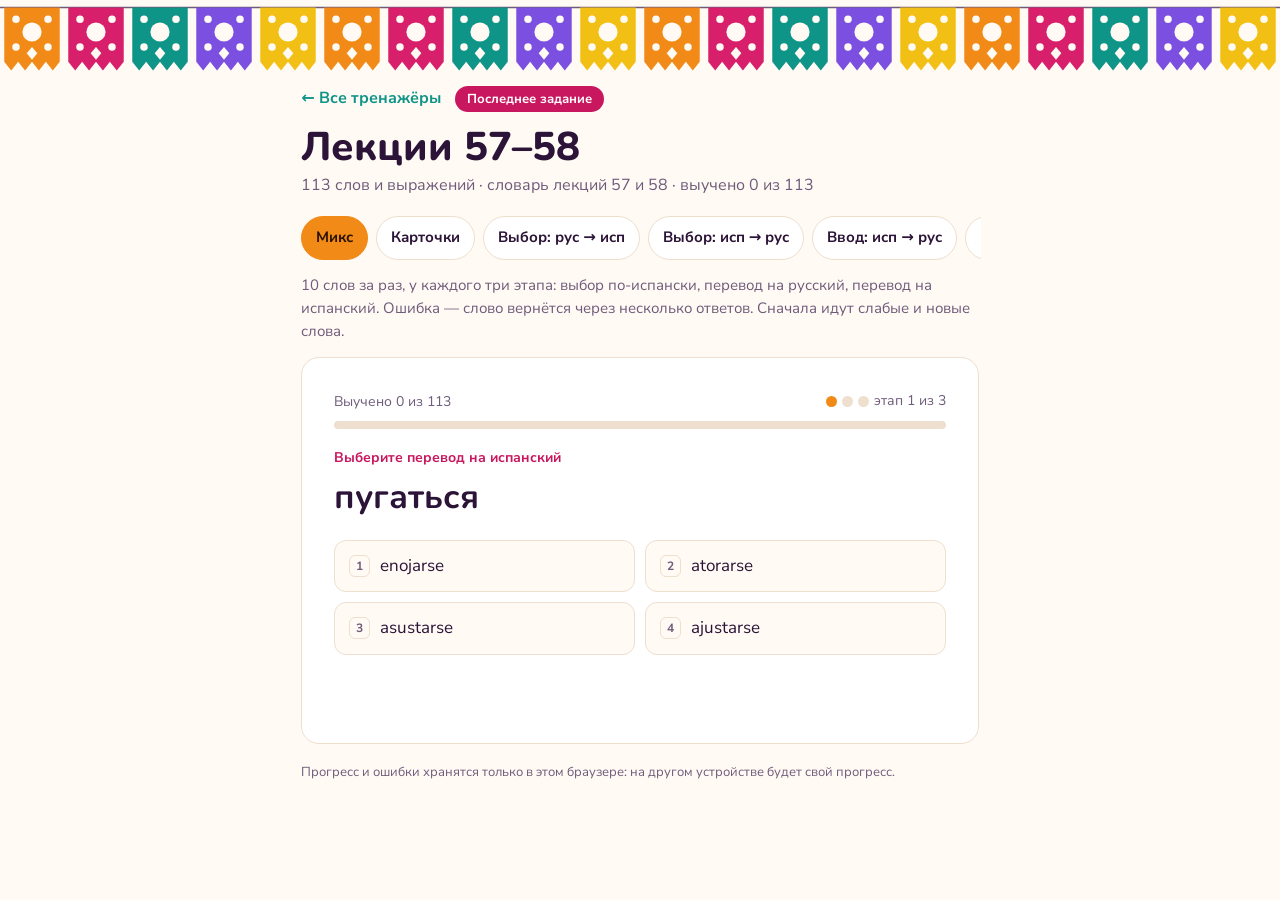
==== trainer.html @ a3498d98 "Шрифт Nunito вместо Lilita One (кириллица), компактная вёрстка на телефоне Co-Authored-By: Claude Op" ====
<!DOCTYPE html>
<html lang="ru">
<head>
<meta charset="utf-8">
<meta name="viewport" content="width=device-width,initial-scale=1">
<title>Испанский тренажёр</title>
<link rel="preconnect" href="https://fonts.googleapis.com">
<link rel="preconnect" href="https://fonts.gstatic.com" crossorigin>
<link href="https://fonts.googleapis.com/css2?family=Nunito:wght@700;800&family=Nunito+Sans:opsz,wght@6..12,400;6..12,700&display=swap" rel="stylesheet">
<link rel="stylesheet" href="assets/style.css">
</head>
<body>
<svg class="picado" id="pic" viewBox="0 0 1200 74" preserveAspectRatio="xMidYMin slice" aria-hidden="true"></svg>
<div class="wrap">
  <a class="back" href="./">← Все тренажёры</a>
  <span class="badge" id="badge" hidden>Последнее задание</span>
  <h1 id="ttl">Тренажёр</h1>
  <p class="sub" id="sub">Загружаю слова…</p>
  <nav class="modes" id="modes" aria-label="Режимы"></nav>
  <p class="desc" id="desc"></p>
  <main class="stage" id="stage" aria-live="polite"></main>
  <p class="foot">Прогресс и ошибки хранятся только в этом браузере: на другом устройстве будет свой прогресс.</p>
</div>
<script src="assets/picado.js"></script>
<script>
{
const qs=new URLSearchParams(location.search);
const fail=msg=>{document.getElementById("stage").innerHTML=`<div class="end"><div class="big">${msg}</div><p class="sub"><a href="./">Все тренажёры</a></p></div>`};
fetch("sets/index.json",{cache:"no-cache"}).then(r=>{if(!r.ok)throw 0;return r.json()}).then(ix=>{
  let id=qs.get("set")||"latest";if(id==="latest")id=ix.latest;
  const meta=ix.sets.find(s=>s.id===id);if(!meta)return fail("Такого тренажёра нет");
  return fetch("sets/"+encodeURIComponent(id)+".txt",{cache:"no-cache"}).then(r=>{if(!r.ok)throw 0;return r.text()}).then(t=>main(t,meta,id===ix.latest));
}).catch(()=>fail("Не удалось загрузить слова. Обновите страницу."));
function main(RAW,meta,isLatest){
const SET={id:meta.id,lang:meta.lang||"es-ES",isLatest};
document.title=meta.title+" · испанский";document.getElementById("ttl").textContent=meta.title;
const sp=s=>(s||"").split(";").map(x=>x.trim()).filter(Boolean);
const W=RAW.trim().split("\n").map((l,i)=>{const p=l.split("|");return{id:i,es:p[0].trim(),ru:(p[1]||"").trim(),ra:sp(p[2]),ea:sp(p[3]),cf:sp(p[4]).map(s=>{const q=s.split("=");return{es:q[0].trim(),ru:(q[1]||"").trim()}})}});
const $=s=>document.querySelector(s),S=$("#stage");
const esc=s=>String(s).replace(/[&<>"']/g,c=>({"&":"&amp;","<":"&lt;",">":"&gt;",'"':"&quot;","'":"&#39;"}[c]));
const shuffle=a=>{a=a.slice();for(let i=a.length-1;i>0;i--){const j=Math.floor(Math.random()*(i+1));[a[i],a[j]]=[a[j],a[i]]}return a};
const MK="espanol-mis-"+SET.id;let MIS=new Set();try{MIS=new Set(JSON.parse(localStorage.getItem(MK)||"[]"))}catch(e){}
const saveMis=()=>{try{localStorage.setItem(MK,JSON.stringify([...MIS]))}catch(e){}updChips()};
const addMis=w=>{MIS.add(w.id);saveMis()},delMis=w=>{MIS.delete(w.id);saveMis()};
const allEs=w=>[w.es,...w.ea].join(" / ");
const ART=/^(el|la|los|las)\s+/;
const cleanEs=s=>s.toLowerCase().replace(/[¿?¡!.,;:"«»]/g,"").replace(/\s+/g," ").trim();
const deacc=s=>s.normalize("NFD").replace(/[̀-ͯ]/g,"");
const cleanRu=s=>s.toLowerCase().replace(/ё/g,"е").replace(/\([^)]*\)/g," ").replace(/[^a-zа-я0-9\s]/g," ").replace(/\s+/g," ").trim();
const lev=(a,b)=>{let p=Array.from({length:b.length+1},(_,j)=>j);for(let i=1;i<=a.length;i++){const c=[i];for(let j=1;j<=b.length;j++)c[j]=Math.min(p[j]+1,c[j-1]+1,p[j-1]+(a[i-1]===b[j-1]?0:1));p=c}return p[b.length]};
function checkEs(w,v){
  const u=cleanEs(v),C=[w.es,...w.ea],cs=C.map(cleanEs);
  for(const c of cs)if(u===c)return{ok:true,html:"Верно!"};
  for(const c of cs){const m=c.match(ART);if(m&&u===c.slice(m[0].length))return{ok:true,html:`Верно! <span class="note">Артикль: <b>${esc(m[1])}</b> → ${esc(c)}</span>`}}
  for(const c of cs){const m=c.match(ART),um=u.match(ART);if(m&&um&&um[1]!==m[1]&&u.slice(um[0].length)===c.slice(m[0].length))return{ok:false,html:`Неверный артикль. Правильно: <b>${esc(c)}</b>`}}
  for(const c of cs)if(deacc(c.replace(ART,""))===deacc(u.replace(ART,"")))return{ok:false,html:`Почти! Ошибка в ударении или ñ. Правильно: <b>${esc(allEs(w))}</b>`};
  return{ok:false,html:`Неверно. Правильно: <b>${esc(allEs(w))}</b>`};
}
function checkRu(w,v){
  const u=cleanRu(v),C=[w.ru,...w.ru.split(/[,;]\s*/),...w.ra].map(cleanRu).filter(Boolean);
  const also=w.ra.length?`<span class="note">Также подходит: ${esc(w.ra.join(", "))}</span>`:"";
  if(C.includes(u))return{ok:true,html:`Верно! <span class="note">${esc(w.ru)}</span>`};
  for(const c of C){const t=c.length>=9?2:c.length>=5?1:0;if(t&&lev(u,c)<=t)return{ok:true,html:`Засчитано, но с опечаткой. Правильно: <b>${esc(w.ru)}</b>`}}
  return{ok:false,html:`Неверно. Правильно: <b>${esc(w.ru)}</b>${also}`};
}
const ruSet=w=>new Set([w.ru,...w.ru.split(/[,;]\s*/),...w.ra].map(cleanRu).filter(Boolean));
const esSet=w=>new Set([w.es,...w.ea].map(s=>cleanEs(s).replace(ART,"")));
function sim(a,b,isEs){
  let x=isEs?cleanEs(a):cleanRu(a),y=isEs?cleanEs(b):cleanRu(b),s=0;
  if(isEs){const ax=x.match(ART),by=y.match(ART);if(ax&&by&&ax[1]===by[1])s+=1.5;else if(!ax===!by)s+=.5;x=x.replace(ART,"");y=y.replace(ART,"")}
  s+=4*(1-lev(x,y)/(Math.max(x.length,y.length)||1));
  if(x.split(" ").length===y.split(" ").length)s+=1;
  if(x.slice(-2)===y.slice(-2))s+=1;if(x.slice(-3)===y.slice(-3))s+=.5;
  if(x[0]===y[0])s+=.6;if(x.slice(0,2)===y.slice(0,2))s+=.5;
  return s-Math.abs(x.length-y.length)/8;
}
function distractors(w,toEs){
  const good=toEs?esSet(w):ruSet(w),me=toEs?w.es:w.ru,seen=new Set([toEs?cleanEs(me):cleanRu(me)]),c=[];
  const add=(t,gl,s,keys)=>{const k=toEs?cleanEs(t):cleanRu(t);if(!k||seen.has(k))return;for(const x of keys)if(good.has(x))return;seen.add(k);c.push({t,ok:false,gl,s})};
  const sc=(es,ru)=>toEs?sim(w.es,es,true):sim(w.es,es,true)+.5*sim(w.ru,ru,false);
  w.cf.forEach(f=>{if(toEs)add(f.es,f.ru?`«${f.es}» — это «${f.ru}»`:"",sc(f.es,f.ru)+2.5,[cleanEs(f.es).replace(ART,"")]);else if(f.ru)add(f.ru,`«${f.ru}» — это ${f.es}`,sc(f.es,f.ru)+2.5,[cleanRu(f.ru),...f.ru.split(/[,;]\s*/).map(cleanRu)])});
  W.forEach(x=>{if(x.id!==w.id)add(toEs?x.es:x.ru,toEs?`«${x.es}» — это «${x.ru}»`:`«${x.ru}» — это ${x.es}`,sc(x.es,x.ru),toEs?esSet(x):ruSet(x))});
  c.sort((a,b)=>b.s-a.s);return shuffle(c.slice(0,5)).slice(0,3);
}
let cur=null;
const head=(pct,l,r)=>`<div class="meta"><span>${l}</span><span>${r}</span></div><div class="bar"><i style="width:${Math.round(pct)}%"></i></div>`;
const LBL={"mc-ru-es":"Выберите перевод на испанский","mc-es-ru":"Выберите перевод на русский","type-es-ru":"Напишите перевод по-русски","type-ru-es":"Напишите перевод по-испански"};
function ask(w,kind,done,hd){
  const toEs=kind.endsWith("-es"),mc=kind.startsWith("mc");let opts=[],fin=false;
  if(mc)opts=shuffle([{t:toEs?w.es:w.ru,ok:true},...distractors(w,toEs)]);
  S.innerHTML=hd+`<div class="lbl">${LBL[kind]}</div><div class="prompt"><span>${esc(toEs?w.ru:w.es)}</span></div>`+
   (mc?`<div class="opts">${opts.map((o,i)=>`<button class="opt" type="button" data-i="${i}"><kbd>${i+1}</kbd><span>${esc(o.t)}</span></button>`).join("")}</div>`
   :`<form id="f" autocomplete="off"><input type="text" id="in" placeholder="${toEs?"Ответ по-испански":"Ответ по-русски"}" autocapitalize="off" autocorrect="off" spellcheck="false" lang="${toEs?"es":"ru"}" aria-label="Ваш ответ">${toEs?`<div class="acc" aria-label="Буквы с ударением">${"áéíóúñü¿¡".split("").map(c=>`<button type="button" data-ch="${c}">${c}</button>`).join("")}</div>`:""}<div class="err" id="er" aria-live="polite"></div><div class="row"><button class="btn main" type="submit">Проверить</button><button class="btn" type="button" id="idk">Не знаю</button></div></form>`)+
   `<div class="fb" id="fb" aria-live="polite"></div><div class="row" id="acts"></div>`;
  const finish=(ok,html,override)=>{fin=true;const fb=$("#fb");fb.className="fb "+(ok?"ok":"bad");fb.innerHTML=html;
    if(!ok)S.querySelector(".prompt").classList.add("shake");
    $("#acts").innerHTML=`<button class="btn main" type="button" id="nx">Дальше →</button>`+(override?`<button class="btn" type="button" id="ov">Я был прав, засчитать</button>`:"");
    let res=ok,gone=false;const go=()=>{if(gone)return;gone=true;cur=null;rec(w,res);done(res)};
    $("#nx").onclick=go;if(override)$("#ov").onclick=()=>{res=true;go()};
    cur={enter:go};$("#nx").focus();
  };
  if(mc){
    const bs=[...S.querySelectorAll(".opt")];
    bs.forEach(b=>b.onclick=()=>{if(fin)return;const o=opts[+b.dataset.i],ok=o.ok;
      bs.forEach((x,i)=>{x.disabled=true;if(opts[i].ok)x.classList.add("ok")});if(!ok)b.classList.add("bad");
      finish(ok,ok?"Верно!":`Правильно: <b>${esc(toEs?w.es:w.ru)}</b>${o.gl?`<span class="note">Вы выбрали ${esc(o.gl)}</span>`:""}`,false)});
    cur={key:k=>{if(bs[k-1]&&!fin)bs[k-1].click()}};
  }else{
    const inp=$("#in");inp.focus();inp.oninput=()=>{$("#er").textContent=""};
    S.querySelectorAll("[data-ch]").forEach(b=>b.onclick=()=>{inp.setRangeText(b.dataset.ch,inp.selectionStart,inp.selectionEnd,"end");inp.focus();$("#er").textContent=""});
    const check=skip=>{if(fin)return;const v=inp.value;if(!skip&&!v.trim()){$("#er").textContent="Сначала введите ответ";inp.focus();return}
      inp.disabled=true;S.querySelectorAll("#f button").forEach(b=>b.disabled=true);S.querySelectorAll("#f .row,#f .acc").forEach(x=>x.style.display="none");
      if(skip)return finish(false,`Ответ: <b>${esc(toEs?allEs(w):w.ru)}</b>`,false);
      const r=toEs?checkEs(w,v):checkRu(w,v);finish(r.ok,r.html,!toEs&&!r.ok)};
    $("#f").onsubmit=e=>{e.preventDefault();check(false)};$("#idk").onclick=()=>check(true);cur={};
  }
}
const store={get(k){try{return JSON.parse(localStorage.getItem(k))}catch(e){return null}},set(k,v){try{localStorage.setItem(k,JSON.stringify(v))}catch(e){}},del(k){try{localStorage.removeItem(k)}catch(e){}}};
const SIG=(()=>{let h=5381;for(const c of W.map(w=>w.es).join("|"))h=(h*33+c.charCodeAt(0))>>>0;return h.toString(36)})();
const SK="espanol-stats";let STATS=store.get(SK)||{};
const stat=w=>STATS[w.es]||{r:0,w:0,s:0,t:0};
const status=w=>{const s=stat(w);return s.s>=3?"learned":s.w>0?"weak":s.r>0?"prog":"new"};
const TAG={learned:"выучено",weak:"слабое",prog:"в процессе",new:"новое"};
function rec(w,ok){const s=Object.assign({},stat(w));s.t=Date.now();if(ok){s.r++;s.s++}else{s.w++;s.s=0}STATS[w.es]=s;store.set(SK,STATS);updProg()}
function updProg(){const n=W.filter(w=>status(w)==="learned").length;$("#prog").textContent=`выучено ${n} из ${W.length}`}
function order(list,all){
  const g={weak:[],prog:[],new:[],learned:[]};list.forEach(w=>g[status(w)].push(w));
  const ratio=w=>{const s=stat(w);return(s.w+1)/(s.r+1)};
  g.weak=shuffle(g.weak).sort((a,b)=>ratio(b)-ratio(a));g.learned.sort((a,b)=>stat(a).t-stat(b).t);
  const rest=[...g.weak,...shuffle(g.prog),...shuffle(g.new)];
  return all||!rest.length?[...rest,...g.learned]:[...rest,...g.learned.slice(0,5)];
}
const runKey=m=>"espanol-run-"+SET.id+"-"+m;
const saveRun=(m,o)=>{o.sig=SIG;store.set(runKey(m),o)};
const loadRun=m=>{const o=store.get(runKey(m));return o&&o.sig===SIG?o:null};
const clearRun=m=>store.del(runKey(m));
const ids=a=>a.map(w=>w.id),byId=a=>a.map(i=>W[i]).filter(Boolean);
function finishScreen(title,again,extra){
  S.innerHTML=`<div class="end"><div class="big">${title}</div><p class="sub">${extra||""}</p><div class="row"><button class="btn main" type="button" id="ag">Ещё раз</button>${MIS.size?`<button class="btn" type="button" id="gm">Повторить ошибки (${MIS.size})</button>`:""}</div></div>`;
  $("#ag").onclick=again;const g=$("#gm");if(g)g.onclick=()=>go("mis");cur={enter:again};
}
function mix(list,isMis,sv){
  const mode=isMis?"mis":"mix",K=["mc-ru-es","type-es-ru","type-ru-es"];let N,pool,q,learned;
  const take=()=>shuffle(pool.splice(0,10)).map(w=>({w,st:0,f:0,wrong:false}));
  if(sv){N=sv.N;learned=sv.learned;pool=byId(sv.pool);q=sv.q.filter(o=>W[o.id]).map(o=>({w:W[o.id],st:o.st,f:o.f,wrong:o.wrong}))}
  else{pool=order(list,isMis);N=pool.length;learned=0;q=take()}
  const step=()=>{
    if(!q.length){if(pool.length)q=take();else{clearRun(mode);return finishScreen(`Все ${N} слов пройдены!`,()=>start(mode,null),"Каждое слово прошло три этапа.")}}
    saveRun(mode,{N,learned,pool:ids(pool),q:q.map(x=>({id:x.w.id,st:x.st,f:x.f,wrong:x.wrong})),info:`${isMis?"Ошибки":"Микс"}: выучено ${learned} из ${N}`});
    const it=q.shift();
    const dots=`<span class="dots" title="Этап ${it.st+1} из 3">${[0,1,2].map(k=>`<b class="${k<it.st?"on":k===it.st?"now":""}"></b>`).join("")} этап ${it.st+1} из 3</span>`;
    ask(it.w,K[it.st],ok=>{
      if(ok){it.wrong=false;it.st++;if(it.st>=3){learned++;if(isMis)delMis(it.w)}else q.push(it)}
      else{it.f++;it.wrong=true;addMis(it.w);q.splice(Math.min([5,3,2,1][Math.min(it.f-1,3)],q.length),0,it)}
      if(pool.length&&q.length&&q.every(x=>x.wrong)){const m=take();q.forEach((x,k)=>m.splice(Math.min(k,m.length),0,x));q=m}
      step();
    },head(learned/N*100,`Выучено ${learned} из ${N}`,dots));
  };step();
}
function linear(kind,sv){
  let q,N,n,first,seen;
  if(sv){q=byId(sv.q);N=sv.N;n=sv.n;first=sv.first;seen=new Set(sv.seen)}else{q=order(W);N=q.length;n=0;first=0;seen=new Set()}
  const name=MODES.find(x=>x[0]===kind)[1];
  const step=()=>{if(!q.length){clearRun(kind);return finishScreen(`С первого раза: ${first} из ${N}`,()=>start(kind,null))}
    saveRun(kind,{q:ids(q),N,n,first,seen:[...seen],info:`${name}: пройдено ${n} из ${N}`});
    const w=q.shift();
    ask(w,kind,ok=>{if(!seen.has(w.id)){seen.add(w.id);if(ok)first++}if(ok)n++;else{addMis(w);q.splice(Math.min(5,q.length),0,w)}step()},
      head(n/N*100,`Пройдено ${n} из ${N}`,`С первого раза: ${first}`))};
  step();
}
function cards(front,sv){
  let q,N,n;if(sv){q=byId(sv.q);N=sv.N;n=sv.n;front=sv.front||front}else{q=order(W);N=q.length;n=0}
  const step=()=>{if(!q.length){clearRun("cards");return finishScreen("Все карточки пройдены!",()=>start("cards",null))}
    saveRun("cards",{q:ids(q),N,n,front,info:`Карточки: знаю ${n} из ${N}`});
    const w=q[0],es=front==="es";let flipped=false;
    S.innerHTML=head(n/N*100,`Знаю: ${n} из ${N}`,`<button class="link" type="button" id="sw">Сначала ${es?"русский":"испанский"}</button>`)+
      `<button class="flash" type="button" id="fc"><span class="lbl">${es?"Испанский":"Русский"}</span><span class="fw">${esc(es?w.es:w.ru)}</span><span class="back" id="bk"></span><span class="hint">Нажмите, чтобы перевернуть</span></button>`+
      `<div class="row"><button class="btn" type="button" id="no">Не знаю</button><button class="btn main" type="button" id="yes">Знаю</button></div>`;
    const flip=()=>{if(flipped)return;flipped=true;$("#bk").textContent=es?w.ru:w.es;S.querySelector(".hint").textContent=""};
    $("#fc").onclick=flip;$("#sw").onclick=()=>{front=es?"ru":"es";step()};
    $("#yes").onclick=()=>{rec(w,true);q.shift();n++;step()};
    $("#no").onclick=()=>{rec(w,false);q.shift();addMis(w);q.splice(Math.min(5,q.length),0,w);flipped?step():(flip(),setTimeout(step,1200))};
    cur={enter:()=>flipped?$("#yes").click():flip()};
  };step();
}
function pairs(sv){
  let pool,N,errs,matched;if(sv){pool=byId(sv.pool);N=sv.N;errs=sv.errs;matched=sv.matched}else{pool=order(W);N=pool.length;errs=0;matched=0}
  const next=()=>{if(!pool.length){clearRun("pairs");return finishScreen(`Все пары собраны! Ошибок: ${errs}`,()=>start("pairs",null))}
    saveRun("pairs",{pool:ids(pool),N,errs,matched,info:`Пары: собрано ${matched} из ${N}`});
    const seed=pool.shift(),set=[seed];pool.sort((a,b)=>sim(seed.es,b.es,true)-sim(seed.es,a.es,true));set.push(...pool.splice(0,4));
    const L=shuffle(set),R=shuffle(set),missed=new Set();let sel=null,left=set.length;
    const draw=()=>head(matched/N*100,`Собрано ${matched} из ${N}`,`Ошибок: ${errs}`);
    S.innerHTML=`<div id="ph">${draw()}</div><div class="lbl">Нажмите слово слева, потом его перевод справа</div><div class="pairs"><div class="col">${L.map(w=>`<button class="opt" type="button" data-l="${w.id}">${esc(w.es)}</button>`).join("")}</div><div class="col">${R.map(w=>`<button class="opt" type="button" data-r="${w.id}">${esc(w.ru)}</button>`).join("")}</div></div>`;
    S.querySelectorAll("[data-l]").forEach(b=>b.onclick=()=>{if(b.disabled)return;S.querySelectorAll("[data-l]").forEach(x=>x.classList.remove("sel"));b.classList.add("sel");sel=b});
    S.querySelectorAll("[data-r]").forEach(b=>b.onclick=()=>{if(!sel||b.disabled)return;const lw=W[+sel.dataset.l];
      if(sel.dataset.l===b.dataset.r){if(!missed.has(lw.id))rec(lw,true);sel.classList.remove("sel");[sel,b].forEach(x=>{x.classList.add("done");x.disabled=true});sel=null;matched++;left--;$("#ph").innerHTML=draw();
        if(!left){saveRun("pairs",{pool:ids(pool),N,errs,matched,info:`Пары: собрано ${matched} из ${N}`});setTimeout(next,450)}}
      else{errs++;if(!missed.has(lw.id)){missed.add(lw.id);rec(lw,false)}addMis(lw);b.classList.add("bad");$("#ph").innerHTML=draw();setTimeout(()=>b.classList.remove("bad"),500)}});
    cur=null;
  };next();
}
function mistakes(sv){
  if(sv)return mix(null,true,sv);
  const list=W.filter(w=>MIS.has(w.id));
  if(!list.length){S.innerHTML=`<div class="end"><div class="big">Ошибок пока нет</div><p class="sub">Слова, в которых вы ошибётесь в любом режиме, появятся здесь. Пройдите их в микс-режиме, и они уйдут из списка.</p><div class="row"><button class="btn main" type="button" id="tm">Начать микс</button></div></div>`;$("#tm").onclick=()=>go("mix");cur=null;return}
  mix(list,true);
}
function listAll(){
  const c={learned:0,weak:0,prog:0,new:0};W.forEach(w=>c[status(w)]++);
  const rows=order(W,true);
  S.innerHTML=`<div class="sum">${["learned","weak","prog","new"].map(k=>`<span class="tag t-${k}">${TAG[k]}: ${c[k]}</span>`).join("")}</div>
  <div class="meta"><span>${W.length} слов и выражений. Выучено — 3 правильных ответа подряд.</span><button class="link" type="button" id="rst">Сбросить прогресс</button></div>
  <table><tbody>${rows.map(w=>{const s=stat(w),k=status(w);return `<tr><td>${esc(w.es)}</td><td>${esc(w.ru)}</td><td class="st"><span class="tag t-${k}">${TAG[k]}</span>${s.r+s.w?`<span class="cnt">${s.r} ✓ · ${s.w} ✗</span>`:""}</td></tr>`}).join("")}</tbody></table>`;
  let armed=false;const r=$("#rst");
  r.onclick=()=>{if(!armed){armed=true;r.textContent="Точно сбросить? Нажмите ещё раз";return}
    STATS={};store.del(SK);MODES.forEach(m=>clearRun(m[0]));MIS.clear();saveMis();updProg();listAll()};
  cur=null;
}
const MODES=[["mix","Микс","10 слов за раз, у каждого три этапа: выбор по-испански, перевод на русский, перевод на испанский. Ошибка — слово вернётся через несколько ответов. Сначала идут слабые и новые слова."],["cards","Карточки","Посмотрите слово, переверните карточку и честно отметьте, знаете ли вы его."],["mc-ru-es","Выбор: рус → исп","Видите русское слово, выбираете испанское из четырёх похожих вариантов. Можно нажимать 1–4."],["mc-es-ru","Выбор: исп → рус","Видите испанское слово, выбираете русский перевод."],["type-es-ru","Ввод: исп → рус","Видите испанское слово, пишете перевод по-русски. Опечатки прощаются, есть кнопка «Я был прав»."],["type-ru-es","Ввод: рус → исп","Видите русское слово, пишете по-испански. Артикль можно не писать, но ударения обязательны."],["pairs","Пары","Соедините пять похожих испанских слов с их переводами."],["mis","Ошибки","Слова, в которых вы ошиблись, в микс-режиме."],["list","Все слова","Весь словарь набора и ваш прогресс по каждому слову."]];
function updChips(){const c=document.querySelector('[data-m="mis"]');if(c)c.textContent="Ошибки"+(MIS.size?` (${MIS.size})`:"")}
function start(m,sv){
  cur=null;
  if(m==="mix")mix(W,false,sv);else if(m==="cards")cards("es",sv);else if(m==="pairs")pairs(sv);else if(m==="mis")mistakes(sv);else if(m==="list")listAll();else linear(m,sv);
}
function run(m){
  if(!MODES.some(x=>x[0]===m))m="mix";cur=null;
  document.querySelectorAll(".chip").forEach(c=>c.setAttribute("aria-pressed",c.dataset.m===m));
  $("#desc").textContent=MODES.find(x=>x[0]===m)[2];
  const sv=m==="list"?null:loadRun(m);
  if(sv){S.innerHTML=`<div class="end"><div class="big">Продолжить с того же места?</div><p class="sub">${esc(sv.info||"")}</p><div class="row"><button class="btn main" type="button" id="rc">Продолжить</button><button class="btn" type="button" id="rn">Начать заново</button></div></div>`;
    $("#rc").onclick=()=>start(m,sv);$("#rn").onclick=()=>{clearRun(m);start(m,null)};cur={enter:()=>start(m,sv)};$("#rc").focus({preventScroll:true});return}
  start(m,null);
}
function go(m){if(location.hash!=="#"+m)location.hash=m;else run(m)}
$("#modes").innerHTML=MODES.map(([k,t])=>`<button class="chip" type="button" data-m="${k}" aria-pressed="false">${t}</button>`).join("");
document.querySelectorAll(".chip").forEach(c=>c.onclick=()=>go(c.dataset.m));
document.addEventListener("keydown",e=>{if(!cur)return;
  if(e.key==="Enter"&&cur.enter&&!(e.target instanceof HTMLButtonElement)){e.preventDefault();cur.enter()}
  else if(cur.key&&/^[1-4]$/.test(e.key)&&!(e.target instanceof HTMLInputElement))cur.key(+e.key)});
window.addEventListener("hashchange",()=>run(location.hash.slice(1)));
$("#sub").textContent=`${W.length} слов и выражений${meta.sub?" · "+meta.sub:""} · `;$("#sub").append(Object.assign(document.createElement("span"),{id:"prog"}));updProg();
if(SET.isLatest)$("#badge").hidden=false;
updChips();run(location.hash.slice(1));
}
}
</script>
</body>
</html>
---- assets/style.css ----
/* Shared styles for the catalog and the trainer.
   VOICE: warm, playful study tool, like a friend quizzing you over coffee
   IDEA: a fiesta of papel picado (Coco and Día de Muertos run through these lessons)
   PICTURE: the working quiz card itself, under a strip of cut-paper flags
   COLOUR and TYPE: marigold lead, magenta support, teal accent; Nunito + Nunito Sans
   LAYOUT: one centred column; title, mode chips, big quiz card; stacks naturally on phones */
:root{color-scheme:light dark;--bg:light-dark(#fffaf4,#160c28);--ink:light-dark(#2b1437,#f5edfb);--muted:light-dark(#6e5b7a,#b8a7cb);--card:light-dark(#ffffff,#221539);--line:light-dark(#eedfce,#3b2a5a);--mari:#f28a17;--mag:light-dark(#c8175f,#ff5c9d);--teal:#0f9488;--vio:#7b4fe0;--ok:light-dark(#08774f,#63d9a7);--okbg:light-dark(#e4f6ee,#123a2e);--bad:light-dark(#c3123e,#ff8aa5);--badbg:light-dark(#fde7ec,#3d1424)}
:root[data-theme=light]{color-scheme:light}:root[data-theme=dark]{color-scheme:dark}
*{box-sizing:border-box;min-width:0}
body{margin:0;background:var(--bg);color:var(--ink);font:16px/1.55 "Nunito Sans",system-ui,sans-serif;overflow-x:clip}
.picado{display:block;width:100%;height:74px}.picado .h{fill:var(--bg)}.picado .str{stroke:var(--muted);stroke-width:1.5;fill:none}
.wrap{max-width:780px;margin:0 auto;padding:4px max(4vw,16px) 48px}
h1{font:800 clamp(28px,5vw,40px)/1.1 "Nunito",system-ui,sans-serif;margin:6px 0 4px;text-wrap:balance}
.sub{color:var(--muted);margin:0 0 16px}
.badge[hidden]{display:none}.badge{display:inline-block;background:var(--mag);color:#fff;font-size:13px;font-weight:700;padding:3px 12px;border-radius:999px}
.modes{display:flex;gap:8px;overflow-x:auto;padding:2px 2px 10px;margin:0 -2px 4px;scrollbar-width:thin}
.chip{flex:none;font:inherit;font-size:15px;font-weight:700;padding:9px 14px;min-height:44px;border-radius:999px;border:1.5px solid var(--line);background:var(--card);color:var(--ink);cursor:pointer}
.chip:hover{border-color:var(--mari)}.chip[aria-pressed=true]{background:var(--mari);border-color:var(--mari);color:#2b1300}
.desc{color:var(--muted);font-size:15px;margin:2px 0 14px;min-height:24px}
.stage{background:var(--card);border:1.5px solid var(--line);border-radius:18px;padding:clamp(18px,4vw,32px);min-height:360px}
.meta{display:flex;justify-content:space-between;align-items:center;gap:12px;flex-wrap:wrap;font-size:14px;color:var(--muted);margin-bottom:8px}
.bar{height:8px;border-radius:99px;background:var(--line);overflow:hidden;margin-bottom:18px}.bar i{display:block;height:100%;background:var(--teal);transition:width .3s}
.lbl{font-size:14px;font-weight:700;color:var(--mag)}
.prompt{font:700 clamp(24px,5vw,34px)/1.2 "Nunito",system-ui,sans-serif;margin:8px 0 22px;display:flex;align-items:center;gap:12px;flex-wrap:wrap;overflow-wrap:anywhere}
.shake{animation:sh .35s}@keyframes sh{25%{transform:translateX(-6px)}75%{transform:translateX(6px)}}
.opts{display:grid;grid-template-columns:repeat(auto-fit,minmax(min(100%,240px),1fr));gap:10px}
.opt{display:flex;gap:10px;align-items:center;text-align:left;font:inherit;font-size:17px;padding:12px 14px;min-height:52px;border-radius:12px;border:1.5px solid var(--line);background:var(--bg);color:var(--ink);cursor:pointer;overflow-wrap:anywhere}
.opt:hover:not(:disabled){border-color:var(--mari)}.opt:disabled{cursor:default}
.opt kbd{flex:none;font:700 12px/1 "Nunito Sans",sans-serif;color:var(--muted);border:1px solid var(--line);border-radius:6px;padding:4px 6px}
.opt.ok{background:var(--okbg);border-color:var(--ok);color:var(--ok)}.opt.bad{background:var(--badbg);border-color:var(--bad);color:var(--bad)}
.opt.sel{border-color:var(--vio);box-shadow:inset 0 0 0 2px var(--vio)}.opt.done{opacity:.35}
input[type=text]{width:100%;font:inherit;font-size:18px;padding:12px 14px;min-height:52px;border-radius:12px;border:1.5px solid var(--line);background:var(--bg);color:var(--ink)}
input:focus-visible,button:focus-visible{outline:3px solid var(--vio);outline-offset:2px}
.acc{display:flex;gap:6px;flex-wrap:wrap;margin-top:8px}.acc button{font:inherit;font-size:17px;min-width:44px;min-height:40px;border-radius:10px;border:1.5px solid var(--line);background:var(--bg);color:var(--ink);cursor:pointer}
.row{display:flex;gap:10px;flex-wrap:wrap;align-items:center;margin-top:14px}
.btn{font:inherit;font-weight:700;font-size:16px;padding:10px 18px;min-height:46px;border-radius:12px;border:1.5px solid var(--line);background:var(--card);color:var(--ink);cursor:pointer}
.btn.main{background:var(--ink);color:var(--bg);border-color:var(--ink)}.btn:disabled{opacity:.5;cursor:default}
.link{font:inherit;font-size:14px;font-weight:700;background:none;border:0;color:var(--teal);cursor:pointer;padding:8px 0;min-height:44px}
.fb{margin-top:16px;font-size:17px;min-height:26px}.fb.ok{color:var(--ok)}.fb.bad{color:var(--bad)}.fb b{color:var(--ink)}
.note{display:block;color:var(--muted);font-size:14px;margin-top:2px}
.err{color:var(--bad);font-size:14px;min-height:20px;margin-top:6px}
.dots{display:inline-flex;gap:5px;align-items:center}.dots b{width:11px;height:11px;border-radius:50%;background:var(--line)}.dots b.on{background:var(--teal)}.dots b.now{background:var(--mari)}
.flash{display:grid;gap:8px;place-items:center;text-align:center;width:100%;min-height:220px;padding:20px;border-radius:16px;border:2px dashed var(--mari);background:var(--bg);color:var(--ink);font:inherit;cursor:pointer}
.flash .fw{font:700 clamp(24px,5vw,34px)/1.2 "Nunito",sans-serif;overflow-wrap:anywhere}.flash .back{font-size:20px;color:var(--teal);font-weight:700}.flash .hint{font-size:14px;color:var(--muted)}
.pairs{display:grid;grid-template-columns:minmax(0,1fr) minmax(0,1fr);gap:10px;margin-top:12px}.pairs .col{display:grid;gap:10px;align-content:start}
.end{text-align:center;padding:30px 0}.end .big{font:800 clamp(22px,4vw,30px)/1.2 "Nunito",sans-serif;text-wrap:balance}.end .row{justify-content:center}
table{width:100%;border-collapse:collapse;font-size:16px}td{padding:9px 6px;border-bottom:1px solid var(--line);vertical-align:middle}td:first-child{font-weight:700}
.foot{color:var(--muted);font-size:13px;margin-top:18px}
.sum{display:flex;gap:8px;flex-wrap:wrap;margin-bottom:12px}.tag{display:inline-block;font-size:13px;font-weight:700;padding:3px 10px;border-radius:999px;white-space:nowrap}.t-learned{background:var(--okbg);color:var(--ok)}.t-weak{background:var(--badbg);color:var(--bad)}.t-prog{background:light-dark(#fdebd3,#3a2810);color:light-dark(#8a4a00,#ffbf6b)}.t-new{background:var(--line);color:var(--muted)}td.st{text-align:right;white-space:nowrap}.cnt{display:block;font-size:12px;color:var(--muted);margin-top:2px}
@media(max-width:600px){td.st{white-space:normal}}
@media(max-width:600px){.pairs .opt{font-size:15px;padding:10px}.opt kbd{display:none}}
@media(prefers-reduced-motion:reduce){*{transition:none!important;animation:none!important}}
.back{display:inline-block;color:var(--teal);font-weight:700;text-decoration:none;padding:8px 0;margin-right:10px}.back:hover{text-decoration:underline}
.lead{font-size:17px;color:var(--muted);margin:0 0 22px;max-width:60ch}
.hero{display:block;text-decoration:none;color:var(--ink);background:var(--card);border:2px solid var(--mari);border-radius:18px;padding:clamp(18px,4vw,28px);margin-bottom:28px}
.hero:hover,.card:hover{border-color:var(--mag)}
.hero .t{font:800 clamp(24px,4.5vw,32px)/1.15 "Nunito",system-ui,sans-serif;margin:10px 0 6px}
h2{font:800 22px/1.2 "Nunito",system-ui,sans-serif;margin:0 0 12px}
.grid{display:grid;grid-template-columns:repeat(auto-fill,minmax(min(100%,260px),1fr));gap:12px}
.card{display:block;text-decoration:none;color:var(--ink);background:var(--card);border:1.5px solid var(--line);border-radius:16px;padding:16px 18px}
.card .t{font-size:19px;font-weight:700;margin-bottom:2px}.card .m,.hero .m{color:var(--muted);font-size:14px}
.card .bar,.hero .bar{margin:12px 0 6px}.go{display:inline-block;margin-top:8px;font-weight:700;color:var(--teal)}
@media(max-width:600px){
.picado{height:38px}.wrap{padding:2px 14px 28px}
h1{margin:2px 0 2px;font-size:24px}.sub{font-size:13px;margin:0 0 8px;line-height:1.4}.back{padding:4px 0}
.modes{gap:6px;padding-bottom:6px;margin-bottom:2px}.chip{font-size:14px;padding:6px 12px;min-height:40px}
.desc{font-size:13px;line-height:1.4;margin:0 0 10px;display:-webkit-box;-webkit-line-clamp:2;-webkit-box-orient:vertical;overflow:hidden}
.stage{padding:14px;min-height:0;border-radius:14px}.meta{font-size:13px;margin-bottom:6px}.bar{height:6px;margin-bottom:12px}
.prompt{margin:4px 0 12px;font-size:clamp(21px,6vw,26px)}.lbl{font-size:13px}
.opts{gap:8px;grid-template-columns:minmax(0,1fr) minmax(0,1fr)}.opt{font-size:15px;padding:8px 10px;min-height:46px}
input[type=text]{min-height:46px;padding:10px 12px}.acc{gap:4px;margin-top:6px}.acc button{min-width:32px;min-height:34px;font-size:16px;padding:0}
.err{min-height:0}.row{margin-top:10px;gap:8px}.btn{min-height:44px;padding:9px 16px}
.fb{margin-top:10px;font-size:16px;min-height:0}.note{font-size:13px}
.flash{min-height:150px;padding:14px}.end{padding:16px 0}.foot{font-size:12px;margin-top:12px}
.hero{padding:16px;margin-bottom:20px}.pairs{gap:8px;margin-top:8px}.pairs .col{gap:8px}.pairs .opt{min-height:42px;padding:8px}.lead{font-size:15px;margin-bottom:16px}
}
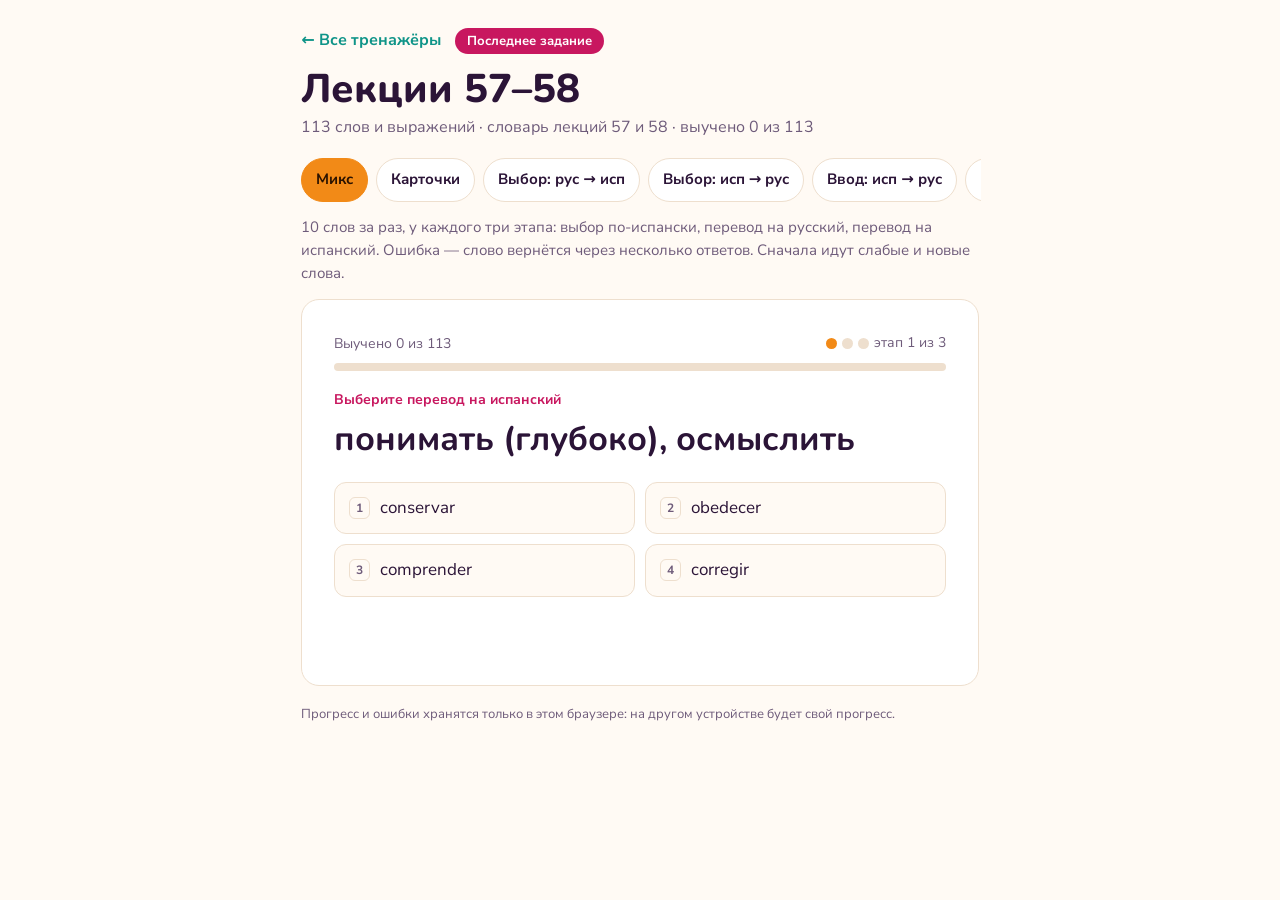
==== commit 7305c788: "Убрал флажки сверху; на телефоне задание сразу под ссылкой «Все тренажёры» Co-Authored-By: Claude Op" ====
--- a/trainer.html
+++ b/trainer.html
@@ -7,10 +7,9 @@
 <link rel="preconnect" href="https://fonts.googleapis.com">
 <link rel="preconnect" href="https://fonts.gstatic.com" crossorigin>
 <link href="https://fonts.googleapis.com/css2?family=Nunito:wght@700;800&family=Nunito+Sans:opsz,wght@6..12,400;6..12,700&display=swap" rel="stylesheet">
-<link rel="stylesheet" href="assets/style.css">
+<link rel="stylesheet" href="assets/style.css?v=4">
 </head>
 <body>
-<svg class="picado" id="pic" viewBox="0 0 1200 74" preserveAspectRatio="xMidYMin slice" aria-hidden="true"></svg>
 <div class="wrap">
   <a class="back" href="./">← Все тренажёры</a>
   <span class="badge" id="badge" hidden>Последнее задание</span>
@@ -21,7 +20,6 @@
   <main class="stage" id="stage" aria-live="polite"></main>
   <p class="foot">Прогресс и ошибки хранятся только в этом браузере: на другом устройстве будет свой прогресс.</p>
 </div>
-<script src="assets/picado.js"></script>
 <script>
 {
 const qs=new URLSearchParams(location.search);
--- a/assets/style.css
+++ b/assets/style.css
@@ -1,6 +1,6 @@
 /* Shared styles for the catalog and the trainer.
    VOICE: warm, playful study tool, like a friend quizzing you over coffee
-   IDEA: a fiesta of papel picado (Coco and Día de Muertos run through these lessons)
+   IDEA: a calm study card, nothing above it on phones but the way back
    PICTURE: the working quiz card itself, under a strip of cut-paper flags
    COLOUR and TYPE: marigold lead, magenta support, teal accent; Nunito + Nunito Sans
    LAYOUT: one centred column; title, mode chips, big quiz card; stacks naturally on phones */
@@ -8,8 +8,7 @@
 :root[data-theme=light]{color-scheme:light}:root[data-theme=dark]{color-scheme:dark}
 *{box-sizing:border-box;min-width:0}
 body{margin:0;background:var(--bg);color:var(--ink);font:16px/1.55 "Nunito Sans",system-ui,sans-serif;overflow-x:clip}
-.picado{display:block;width:100%;height:74px}.picado .h{fill:var(--bg)}.picado .str{stroke:var(--muted);stroke-width:1.5;fill:none}
-.wrap{max-width:780px;margin:0 auto;padding:4px max(4vw,16px) 48px}
+.wrap{max-width:780px;margin:0 auto;padding:20px max(4vw,16px) 48px}
 h1{font:800 clamp(28px,5vw,40px)/1.1 "Nunito",system-ui,sans-serif;margin:6px 0 4px;text-wrap:balance}
 .sub{color:var(--muted);margin:0 0 16px}
 .badge[hidden]{display:none}.badge{display:inline-block;background:var(--mag);color:#fff;font-size:13px;font-weight:700;padding:3px 12px;border-radius:999px}
@@ -61,7 +60,7 @@
 .card .t{font-size:19px;font-weight:700;margin-bottom:2px}.card .m,.hero .m{color:var(--muted);font-size:14px}
 .card .bar,.hero .bar{margin:12px 0 6px}.go{display:inline-block;margin-top:8px;font-weight:700;color:var(--teal)}
 @media(max-width:600px){
-.picado{height:38px}.wrap{padding:2px 14px 28px}
+.wrap{padding:2px 14px 28px}
 h1{margin:2px 0 2px;font-size:24px}.sub{font-size:13px;margin:0 0 8px;line-height:1.4}.back{padding:4px 0}
 .modes{gap:6px;padding-bottom:6px;margin-bottom:2px}.chip{font-size:14px;padding:6px 12px;min-height:40px}
 .desc{font-size:13px;line-height:1.4;margin:0 0 10px;display:-webkit-box;-webkit-line-clamp:2;-webkit-box-orient:vertical;overflow:hidden}
@@ -74,3 +73,8 @@
 .flash{min-height:150px;padding:14px}.end{padding:16px 0}.foot{font-size:12px;margin-top:12px}
 .hero{padding:16px;margin-bottom:20px}.pairs{gap:8px;margin-top:8px}.pairs .col{gap:8px}.pairs .opt{min-height:42px;padding:8px}.lead{font-size:15px;margin-bottom:16px}
 }
+@media(max-width:600px){
+.wrap{display:flex;flex-direction:column;padding-top:4px}
+.wrap>.back{order:-2;align-self:flex-start}.wrap>.stage{order:-1;margin-bottom:18px}
+.wrap>.badge{align-self:flex-start;margin-bottom:4px}
+}
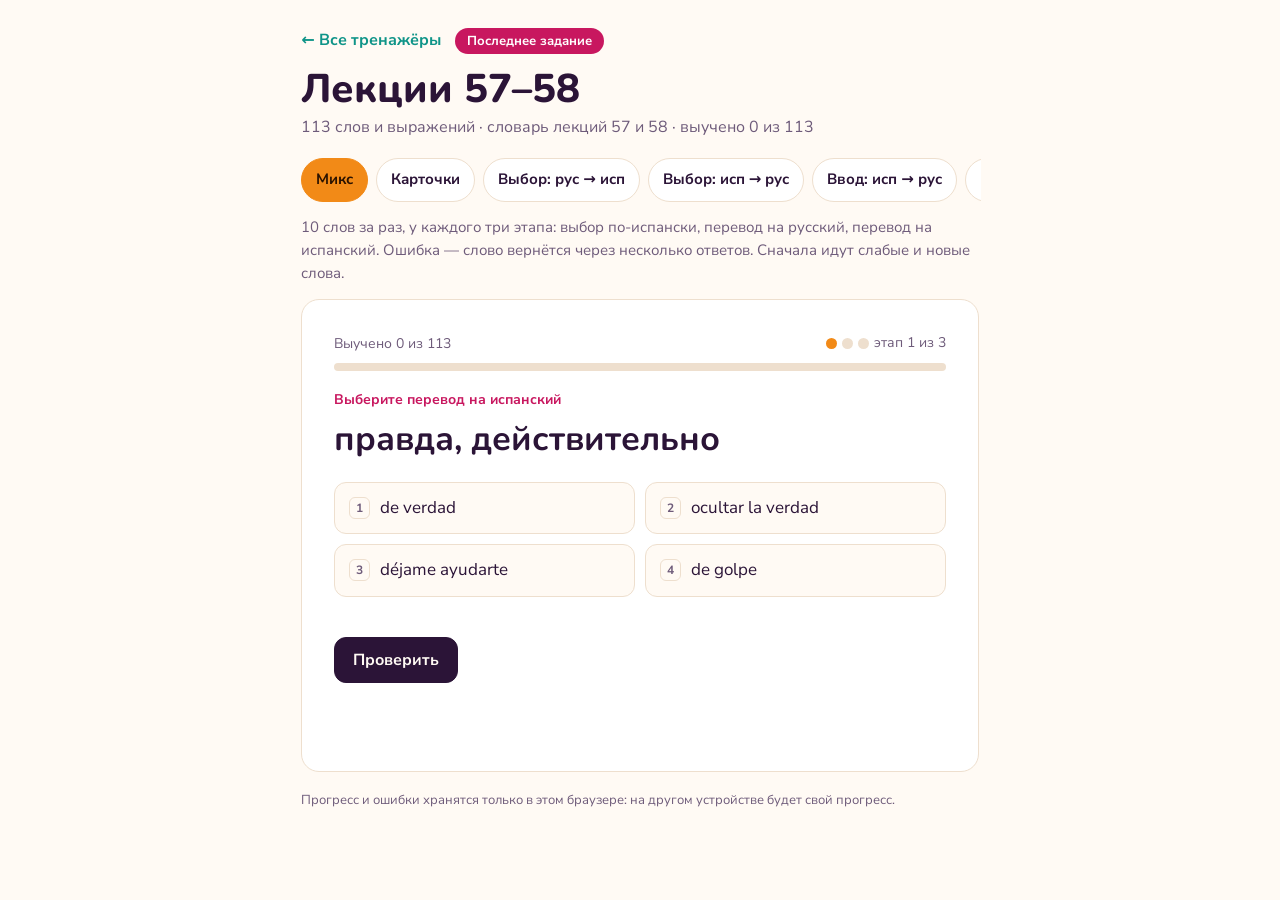
==== commit 7a6e7675: "Выбор из вариантов: сначала выбрать, потом «Проверить», затем «Дальше» Co-Authored-By: Claude Opus 5" ====
--- a/trainer.html
+++ b/trainer.html
@@ -7,7 +7,7 @@
 <link rel="preconnect" href="https://fonts.googleapis.com">
 <link rel="preconnect" href="https://fonts.gstatic.com" crossorigin>
 <link href="https://fonts.googleapis.com/css2?family=Nunito:wght@700;800&family=Nunito+Sans:opsz,wght@6..12,400;6..12,700&display=swap" rel="stylesheet">
-<link rel="stylesheet" href="assets/style.css?v=4">
+<link rel="stylesheet" href="assets/style.css?v=5">
 </head>
 <body>
 <div class="wrap">
@@ -87,7 +87,7 @@
   const toEs=kind.endsWith("-es"),mc=kind.startsWith("mc");let opts=[],fin=false;
   if(mc)opts=shuffle([{t:toEs?w.es:w.ru,ok:true},...distractors(w,toEs)]);
   S.innerHTML=hd+`<div class="lbl">${LBL[kind]}</div><div class="prompt"><span>${esc(toEs?w.ru:w.es)}</span></div>`+
-   (mc?`<div class="opts">${opts.map((o,i)=>`<button class="opt" type="button" data-i="${i}"><kbd>${i+1}</kbd><span>${esc(o.t)}</span></button>`).join("")}</div>`
+   (mc?`<div class="opts">${opts.map((o,i)=>`<button class="opt" type="button" data-i="${i}"><kbd>${i+1}</kbd><span>${esc(o.t)}</span></button>`).join("")}</div><div class="err" id="er" aria-live="polite"></div><div class="row" id="mcr"><button class="btn main" type="button" id="ck">Проверить</button></div>`
    :`<form id="f" autocomplete="off"><input type="text" id="in" placeholder="${toEs?"Ответ по-испански":"Ответ по-русски"}" autocapitalize="off" autocorrect="off" spellcheck="false" lang="${toEs?"es":"ru"}" aria-label="Ваш ответ">${toEs?`<div class="acc" aria-label="Буквы с ударением">${"áéíóúñü¿¡".split("").map(c=>`<button type="button" data-ch="${c}">${c}</button>`).join("")}</div>`:""}<div class="err" id="er" aria-live="polite"></div><div class="row"><button class="btn main" type="submit">Проверить</button><button class="btn" type="button" id="idk">Не знаю</button></div></form>`)+
    `<div class="fb" id="fb" aria-live="polite"></div><div class="row" id="acts"></div>`;
   const finish=(ok,html,override)=>{fin=true;const fb=$("#fb");fb.className="fb "+(ok?"ok":"bad");fb.innerHTML=html;
@@ -98,11 +98,14 @@
     cur={enter:go};$("#nx").focus();
   };
   if(mc){
-    const bs=[...S.querySelectorAll(".opt")];
-    bs.forEach(b=>b.onclick=()=>{if(fin)return;const o=opts[+b.dataset.i],ok=o.ok;
-      bs.forEach((x,i)=>{x.disabled=true;if(opts[i].ok)x.classList.add("ok")});if(!ok)b.classList.add("bad");
-      finish(ok,ok?"Верно!":`Правильно: <b>${esc(toEs?w.es:w.ru)}</b>${o.gl?`<span class="note">Вы выбрали ${esc(o.gl)}</span>`:""}`,false)});
-    cur={key:k=>{if(bs[k-1]&&!fin)bs[k-1].click()}};
+    const bs=[...S.querySelectorAll(".opt")];let pick=-1;
+    const choose=i=>{if(fin)return;pick=i;bs.forEach((x,j)=>{x.classList.toggle("sel",j===i);x.setAttribute("aria-pressed",j===i)});$("#er").textContent=""};
+    const confirm=()=>{if(fin)return;if(pick<0){$("#er").textContent="Сначала выберите вариант";return}
+      const b=bs[pick],o=opts[pick],ok=o.ok;$("#mcr").style.display="none";
+      bs.forEach((x,i)=>{x.disabled=true;x.classList.remove("sel");if(opts[i].ok)x.classList.add("ok")});if(!ok)b.classList.add("bad");
+      finish(ok,ok?"Верно!":`Правильно: <b>${esc(toEs?w.es:w.ru)}</b>${o.gl?`<span class="note">Вы выбрали ${esc(o.gl)}</span>`:""}`,false)};
+    bs.forEach((b,i)=>{b.setAttribute("aria-pressed","false");b.onclick=()=>choose(i)});$("#ck").onclick=confirm;
+    cur={key:k=>{if(bs[k-1])choose(k-1)},enter:confirm};
   }else{
     const inp=$("#in");inp.focus();inp.oninput=()=>{$("#er").textContent=""};
     S.querySelectorAll("[data-ch]").forEach(b=>b.onclick=()=>{inp.setRangeText(b.dataset.ch,inp.selectionStart,inp.selectionEnd,"end");inp.focus();$("#er").textContent=""});
@@ -214,7 +217,7 @@
     STATS={};store.del(SK);MODES.forEach(m=>clearRun(m[0]));MIS.clear();saveMis();updProg();listAll()};
   cur=null;
 }
-const MODES=[["mix","Микс","10 слов за раз, у каждого три этапа: выбор по-испански, перевод на русский, перевод на испанский. Ошибка — слово вернётся через несколько ответов. Сначала идут слабые и новые слова."],["cards","Карточки","Посмотрите слово, переверните карточку и честно отметьте, знаете ли вы его."],["mc-ru-es","Выбор: рус → исп","Видите русское слово, выбираете испанское из четырёх похожих вариантов. Можно нажимать 1–4."],["mc-es-ru","Выбор: исп → рус","Видите испанское слово, выбираете русский перевод."],["type-es-ru","Ввод: исп → рус","Видите испанское слово, пишете перевод по-русски. Опечатки прощаются, есть кнопка «Я был прав»."],["type-ru-es","Ввод: рус → исп","Видите русское слово, пишете по-испански. Артикль можно не писать, но ударения обязательны."],["pairs","Пары","Соедините пять похожих испанских слов с их переводами."],["mis","Ошибки","Слова, в которых вы ошиблись, в микс-режиме."],["list","Все слова","Весь словарь набора и ваш прогресс по каждому слову."]];
+const MODES=[["mix","Микс","10 слов за раз, у каждого три этапа: выбор по-испански, перевод на русский, перевод на испанский. Ошибка — слово вернётся через несколько ответов. Сначала идут слабые и новые слова."],["cards","Карточки","Посмотрите слово, переверните карточку и честно отметьте, знаете ли вы его."],["mc-ru-es","Выбор: рус → исп","Видите русское слово, выбираете испанское из четырёх похожих вариантов и нажимаете «Проверить». С клавиатуры: 1–4 и Enter."],["mc-es-ru","Выбор: исп → рус","Видите испанское слово, выбираете русский перевод и нажимаете «Проверить»."],["type-es-ru","Ввод: исп → рус","Видите испанское слово, пишете перевод по-русски. Опечатки прощаются, есть кнопка «Я был прав»."],["type-ru-es","Ввод: рус → исп","Видите русское слово, пишете по-испански. Артикль можно не писать, но ударения обязательны."],["pairs","Пары","Соедините пять похожих испанских слов с их переводами."],["mis","Ошибки","Слова, в которых вы ошиблись, в микс-режиме."],["list","Все слова","Весь словарь набора и ваш прогресс по каждому слову."]];
 function updChips(){const c=document.querySelector('[data-m="mis"]');if(c)c.textContent="Ошибки"+(MIS.size?` (${MIS.size})`:"")}
 function start(m,sv){
   cur=null;
@@ -233,7 +236,7 @@
 $("#modes").innerHTML=MODES.map(([k,t])=>`<button class="chip" type="button" data-m="${k}" aria-pressed="false">${t}</button>`).join("");
 document.querySelectorAll(".chip").forEach(c=>c.onclick=()=>go(c.dataset.m));
 document.addEventListener("keydown",e=>{if(!cur)return;
-  if(e.key==="Enter"&&cur.enter&&!(e.target instanceof HTMLButtonElement)){e.preventDefault();cur.enter()}
+  if(e.key==="Enter"&&cur.enter&&(!(e.target instanceof HTMLButtonElement)||e.target.classList.contains("opt"))){e.preventDefault();cur.enter()}
   else if(cur.key&&/^[1-4]$/.test(e.key)&&!(e.target instanceof HTMLInputElement))cur.key(+e.key)});
 window.addEventListener("hashchange",()=>run(location.hash.slice(1)));
 $("#sub").textContent=`${W.length} слов и выражений${meta.sub?" · "+meta.sub:""} · `;$("#sub").append(Object.assign(document.createElement("span"),{id:"prog"}));updProg();
--- a/assets/style.css
+++ b/assets/style.css
@@ -27,7 +27,7 @@
 .opt:hover:not(:disabled){border-color:var(--mari)}.opt:disabled{cursor:default}
 .opt kbd{flex:none;font:700 12px/1 "Nunito Sans",sans-serif;color:var(--muted);border:1px solid var(--line);border-radius:6px;padding:4px 6px}
 .opt.ok{background:var(--okbg);border-color:var(--ok);color:var(--ok)}.opt.bad{background:var(--badbg);border-color:var(--bad);color:var(--bad)}
-.opt.sel{border-color:var(--vio);box-shadow:inset 0 0 0 2px var(--vio)}.opt.done{opacity:.35}
+.opt.sel{border-color:var(--vio);box-shadow:inset 0 0 0 2px var(--vio);background:light-dark(#efe9fd,#2d2150);font-weight:700}.opt.done{opacity:.35}
 input[type=text]{width:100%;font:inherit;font-size:18px;padding:12px 14px;min-height:52px;border-radius:12px;border:1.5px solid var(--line);background:var(--bg);color:var(--ink)}
 input:focus-visible,button:focus-visible{outline:3px solid var(--vio);outline-offset:2px}
 .acc{display:flex;gap:6px;flex-wrap:wrap;margin-top:8px}.acc button{font:inherit;font-size:17px;min-width:44px;min-height:40px;border-radius:10px;border:1.5px solid var(--line);background:var(--bg);color:var(--ink);cursor:pointer}
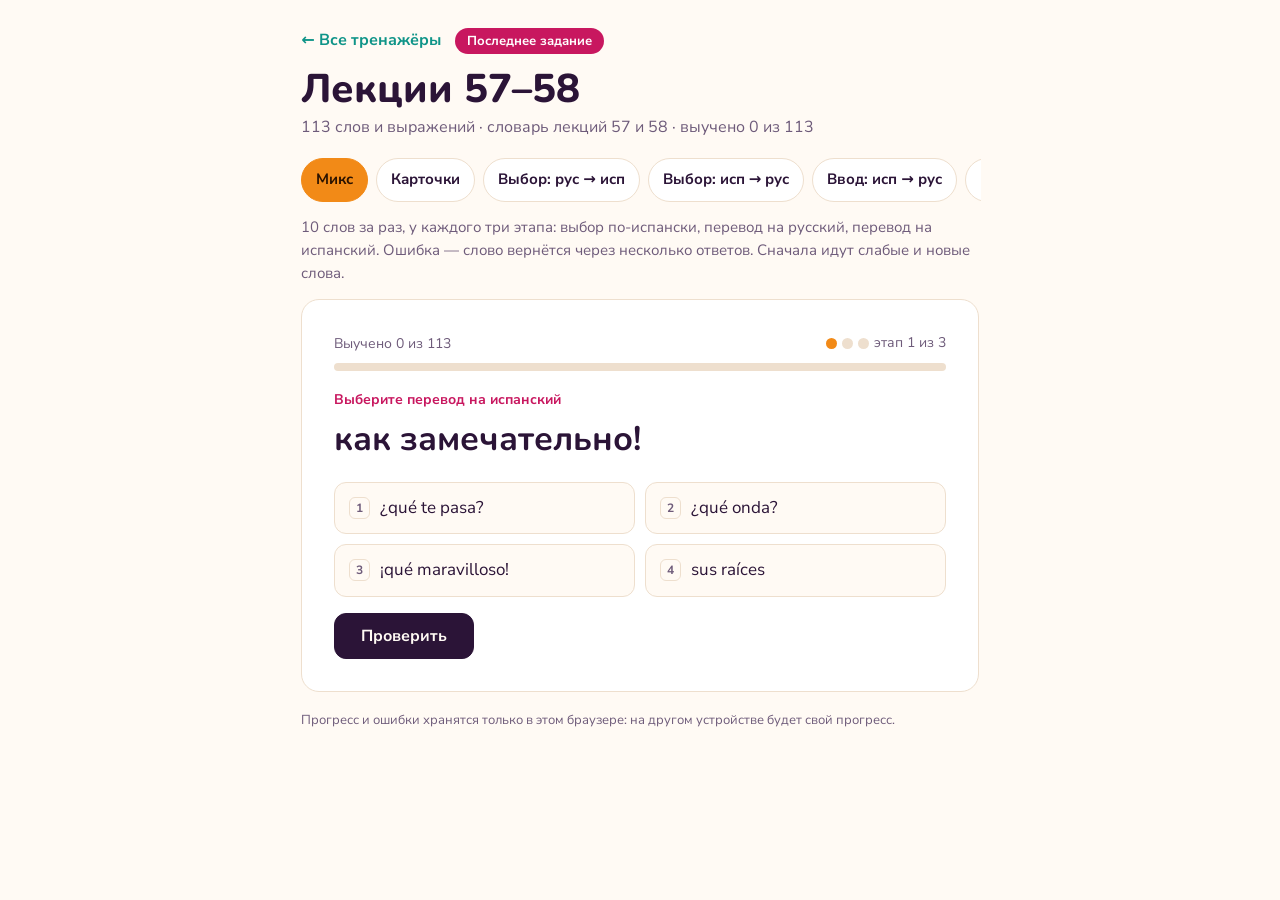
==== commit 1f06b42e: "Кнопка проверки не двигается: «Дальше» на её месте, ответ справа от кнопки Co-Authored-By: Claude Op" ====
--- a/trainer.html
+++ b/trainer.html
@@ -7,7 +7,7 @@
 <link rel="preconnect" href="https://fonts.googleapis.com">
 <link rel="preconnect" href="https://fonts.gstatic.com" crossorigin>
 <link href="https://fonts.googleapis.com/css2?family=Nunito:wght@700;800&family=Nunito+Sans:opsz,wght@6..12,400;6..12,700&display=swap" rel="stylesheet">
-<link rel="stylesheet" href="assets/style.css?v=5">
+<link rel="stylesheet" href="assets/style.css?v=6">
 </head>
 <body>
 <div class="wrap">
@@ -86,31 +86,33 @@
 function ask(w,kind,done,hd){
   const toEs=kind.endsWith("-es"),mc=kind.startsWith("mc");let opts=[],fin=false;
   if(mc)opts=shuffle([{t:toEs?w.es:w.ru,ok:true},...distractors(w,toEs)]);
+  const act=b=>`<div class="act"><div class="btns" id="btns">${b}</div><div class="fb" id="fb" aria-live="polite"></div></div>`;
   S.innerHTML=hd+`<div class="lbl">${LBL[kind]}</div><div class="prompt"><span>${esc(toEs?w.ru:w.es)}</span></div>`+
-   (mc?`<div class="opts">${opts.map((o,i)=>`<button class="opt" type="button" data-i="${i}"><kbd>${i+1}</kbd><span>${esc(o.t)}</span></button>`).join("")}</div><div class="err" id="er" aria-live="polite"></div><div class="row" id="mcr"><button class="btn main" type="button" id="ck">Проверить</button></div>`
-   :`<form id="f" autocomplete="off"><input type="text" id="in" placeholder="${toEs?"Ответ по-испански":"Ответ по-русски"}" autocapitalize="off" autocorrect="off" spellcheck="false" lang="${toEs?"es":"ru"}" aria-label="Ваш ответ">${toEs?`<div class="acc" aria-label="Буквы с ударением">${"áéíóúñü¿¡".split("").map(c=>`<button type="button" data-ch="${c}">${c}</button>`).join("")}</div>`:""}<div class="err" id="er" aria-live="polite"></div><div class="row"><button class="btn main" type="submit">Проверить</button><button class="btn" type="button" id="idk">Не знаю</button></div></form>`)+
-   `<div class="fb" id="fb" aria-live="polite"></div><div class="row" id="acts"></div>`;
+   (mc?`<div class="opts">${opts.map((o,i)=>`<button class="opt" type="button" data-i="${i}" aria-pressed="false"><kbd>${i+1}</kbd><span>${esc(o.t)}</span></button>`).join("")}</div>`+act(`<button class="btn main" type="button" id="ck">Проверить</button>`)
+   :`<form id="f" autocomplete="off"><input type="text" id="in" placeholder="${toEs?"Ответ по-испански":"Ответ по-русски"}" autocapitalize="off" autocorrect="off" spellcheck="false" lang="${toEs?"es":"ru"}" aria-label="Ваш ответ">${toEs?`<div class="acc" aria-label="Буквы с ударением">${"áéíóúñü¿¡".split("").map(c=>`<button type="button" data-ch="${c}">${c}</button>`).join("")}</div>`:""}`+act(`<button class="btn main" type="submit" id="ck">Проверить</button><button class="btn" type="button" id="idk">Не знаю</button>`)+`</form>`);
+  const hint=t=>{const fb=$("#fb");fb.className="fb hint";fb.textContent=t};
+  const clearHint=()=>{if(!fin){const fb=$("#fb");fb.className="fb";fb.textContent=""}};
   const finish=(ok,html,override)=>{fin=true;const fb=$("#fb");fb.className="fb "+(ok?"ok":"bad");fb.innerHTML=html;
     if(!ok)S.querySelector(".prompt").classList.add("shake");
-    $("#acts").innerHTML=`<button class="btn main" type="button" id="nx">Дальше →</button>`+(override?`<button class="btn" type="button" id="ov">Я был прав, засчитать</button>`:"");
+    $("#btns").innerHTML=`<button class="btn main" type="button" id="nx">Дальше →</button>`+(override?`<button class="btn" type="button" id="ov">Я был прав</button>`:"");
     let res=ok,gone=false;const go=()=>{if(gone)return;gone=true;cur=null;rec(w,res);done(res)};
     $("#nx").onclick=go;if(override)$("#ov").onclick=()=>{res=true;go()};
-    cur={enter:go};$("#nx").focus();
+    cur={enter:go};$("#nx").focus({preventScroll:true});
   };
   if(mc){
     const bs=[...S.querySelectorAll(".opt")];let pick=-1;
-    const choose=i=>{if(fin)return;pick=i;bs.forEach((x,j)=>{x.classList.toggle("sel",j===i);x.setAttribute("aria-pressed",j===i)});$("#er").textContent=""};
-    const confirm=()=>{if(fin)return;if(pick<0){$("#er").textContent="Сначала выберите вариант";return}
-      const b=bs[pick],o=opts[pick],ok=o.ok;$("#mcr").style.display="none";
+    const choose=i=>{if(fin)return;pick=i;bs.forEach((x,j)=>{x.classList.toggle("sel",j===i);x.setAttribute("aria-pressed",j===i)});clearHint()};
+    const confirm=()=>{if(fin)return;if(pick<0)return hint("Сначала выберите вариант");
+      const b=bs[pick],o=opts[pick],ok=o.ok;
       bs.forEach((x,i)=>{x.disabled=true;x.classList.remove("sel");if(opts[i].ok)x.classList.add("ok")});if(!ok)b.classList.add("bad");
       finish(ok,ok?"Верно!":`Правильно: <b>${esc(toEs?w.es:w.ru)}</b>${o.gl?`<span class="note">Вы выбрали ${esc(o.gl)}</span>`:""}`,false)};
-    bs.forEach((b,i)=>{b.setAttribute("aria-pressed","false");b.onclick=()=>choose(i)});$("#ck").onclick=confirm;
+    bs.forEach((b,i)=>b.onclick=()=>choose(i));$("#ck").onclick=confirm;
     cur={key:k=>{if(bs[k-1])choose(k-1)},enter:confirm};
   }else{
-    const inp=$("#in");inp.focus();inp.oninput=()=>{$("#er").textContent=""};
-    S.querySelectorAll("[data-ch]").forEach(b=>b.onclick=()=>{inp.setRangeText(b.dataset.ch,inp.selectionStart,inp.selectionEnd,"end");inp.focus();$("#er").textContent=""});
-    const check=skip=>{if(fin)return;const v=inp.value;if(!skip&&!v.trim()){$("#er").textContent="Сначала введите ответ";inp.focus();return}
-      inp.disabled=true;S.querySelectorAll("#f button").forEach(b=>b.disabled=true);S.querySelectorAll("#f .row,#f .acc").forEach(x=>x.style.display="none");
+    const inp=$("#in");inp.focus({preventScroll:true});inp.oninput=clearHint;
+    S.querySelectorAll("[data-ch]").forEach(b=>b.onclick=()=>{inp.setRangeText(b.dataset.ch,inp.selectionStart,inp.selectionEnd,"end");inp.focus();clearHint()});
+    const check=skip=>{if(fin)return;const v=inp.value;if(!skip&&!v.trim()){hint("Сначала введите ответ");inp.focus();return}
+      inp.disabled=true;S.querySelectorAll("#f [data-ch]").forEach(b=>b.disabled=true);
       if(skip)return finish(false,`Ответ: <b>${esc(toEs?allEs(w):w.ru)}</b>`,false);
       const r=toEs?checkEs(w,v):checkRu(w,v);finish(r.ok,r.html,!toEs&&!r.ok)};
     $("#f").onsubmit=e=>{e.preventDefault();check(false)};$("#idk").onclick=()=>check(true);cur={};
--- a/assets/style.css
+++ b/assets/style.css
@@ -78,3 +78,6 @@
 .wrap>.back{order:-2;align-self:flex-start}.wrap>.stage{order:-1;margin-bottom:18px}
 .wrap>.badge{align-self:flex-start;margin-bottom:4px}
 }
+.act{display:flex;align-items:flex-start;flex-wrap:wrap;gap:10px 16px;margin-top:16px}.act .btns{display:flex;gap:8px;flex:none}
+.act .btn.main{min-width:140px}.act .fb{flex:1 1 180px;margin:0;min-height:0;line-height:1.35;padding-top:2px}.fb.hint{color:var(--muted);font-size:15px}
+@media(max-width:600px){.act{margin-top:12px;gap:8px 12px}.act .btn.main{min-width:120px}.act .fb{font-size:15px}}
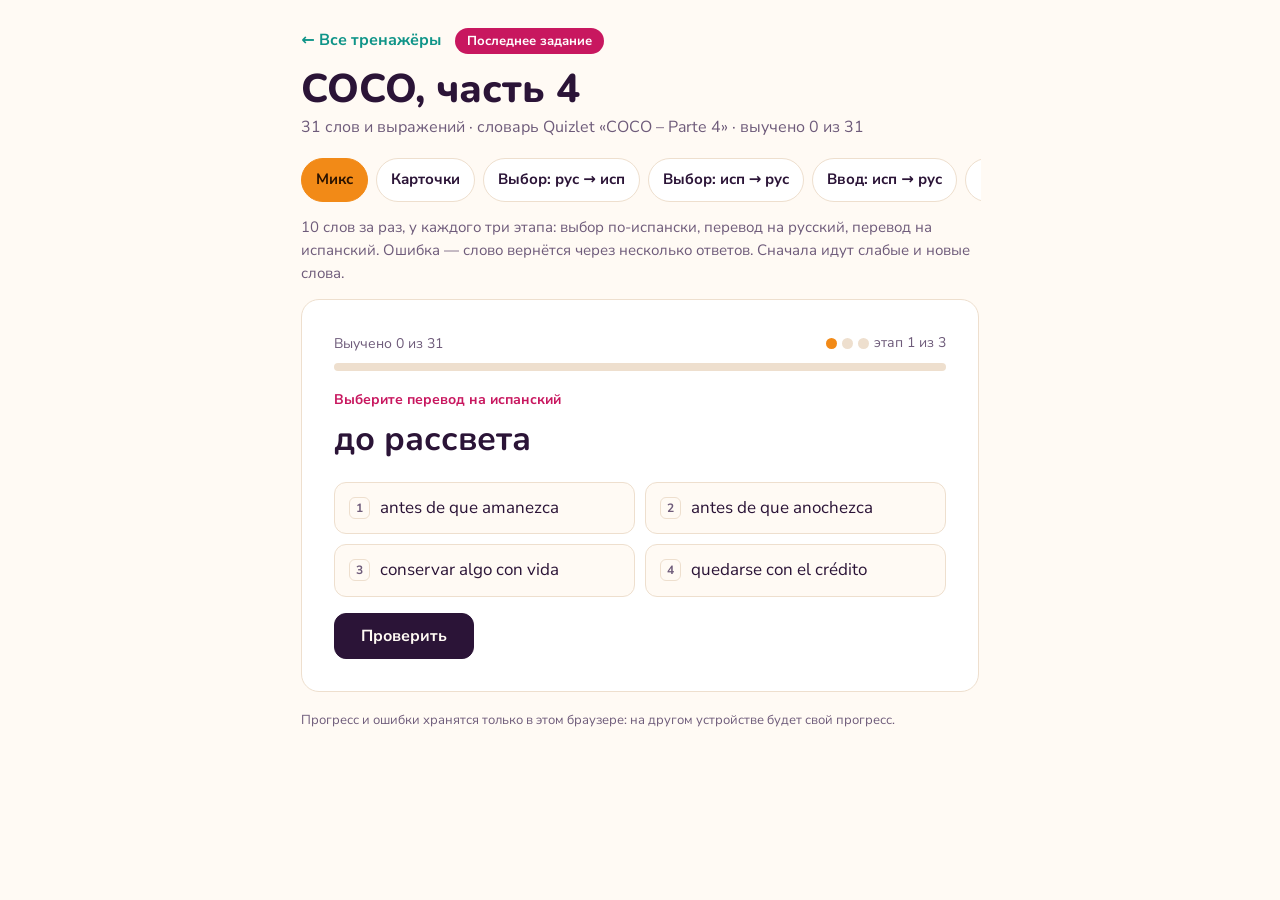
==== commit f6084437: "Ответ по центру кнопки по вертикали, фавиконка ñ, тоньше рамка фокуса Co-Authored-By: Claude Opus 5." ====
--- a/trainer.html
+++ b/trainer.html
@@ -7,7 +7,11 @@
 <link rel="preconnect" href="https://fonts.googleapis.com">
 <link rel="preconnect" href="https://fonts.gstatic.com" crossorigin>
 <link href="https://fonts.googleapis.com/css2?family=Nunito:wght@700;800&family=Nunito+Sans:opsz,wght@6..12,400;6..12,700&display=swap" rel="stylesheet">
-<link rel="stylesheet" href="assets/style.css?v=6">
+<link rel="icon" href="assets/favicon.svg" type="image/svg+xml">
+<link rel="icon" href="assets/favicon-32.png" sizes="32x32" type="image/png">
+<link rel="apple-touch-icon" href="assets/apple-touch-icon.png">
+<meta name="theme-color" content="#f28a17">
+<link rel="stylesheet" href="assets/style.css?v=7">
 </head>
 <body>
 <div class="wrap">
@@ -92,7 +96,7 @@
    :`<form id="f" autocomplete="off"><input type="text" id="in" placeholder="${toEs?"Ответ по-испански":"Ответ по-русски"}" autocapitalize="off" autocorrect="off" spellcheck="false" lang="${toEs?"es":"ru"}" aria-label="Ваш ответ">${toEs?`<div class="acc" aria-label="Буквы с ударением">${"áéíóúñü¿¡".split("").map(c=>`<button type="button" data-ch="${c}">${c}</button>`).join("")}</div>`:""}`+act(`<button class="btn main" type="submit" id="ck">Проверить</button><button class="btn" type="button" id="idk">Не знаю</button>`)+`</form>`);
   const hint=t=>{const fb=$("#fb");fb.className="fb hint";fb.textContent=t};
   const clearHint=()=>{if(!fin){const fb=$("#fb");fb.className="fb";fb.textContent=""}};
-  const finish=(ok,html,override)=>{fin=true;const fb=$("#fb");fb.className="fb "+(ok?"ok":"bad");fb.innerHTML=html;
+  const finish=(ok,html,override)=>{fin=true;const fb=$("#fb");fb.className="fb "+(ok?"ok":"bad");fb.innerHTML=`<div>${html}</div>`;
     if(!ok)S.querySelector(".prompt").classList.add("shake");
     $("#btns").innerHTML=`<button class="btn main" type="button" id="nx">Дальше →</button>`+(override?`<button class="btn" type="button" id="ov">Я был прав</button>`:"");
     let res=ok,gone=false;const go=()=>{if(gone)return;gone=true;cur=null;rec(w,res);done(res)};
--- a/assets/style.css
+++ b/assets/style.css
@@ -29,7 +29,7 @@
 .opt.ok{background:var(--okbg);border-color:var(--ok);color:var(--ok)}.opt.bad{background:var(--badbg);border-color:var(--bad);color:var(--bad)}
 .opt.sel{border-color:var(--vio);box-shadow:inset 0 0 0 2px var(--vio);background:light-dark(#efe9fd,#2d2150);font-weight:700}.opt.done{opacity:.35}
 input[type=text]{width:100%;font:inherit;font-size:18px;padding:12px 14px;min-height:52px;border-radius:12px;border:1.5px solid var(--line);background:var(--bg);color:var(--ink)}
-input:focus-visible,button:focus-visible{outline:3px solid var(--vio);outline-offset:2px}
+input:focus-visible,button:focus-visible{outline:2px solid var(--vio);outline-offset:2px}
 .acc{display:flex;gap:6px;flex-wrap:wrap;margin-top:8px}.acc button{font:inherit;font-size:17px;min-width:44px;min-height:40px;border-radius:10px;border:1.5px solid var(--line);background:var(--bg);color:var(--ink);cursor:pointer}
 .row{display:flex;gap:10px;flex-wrap:wrap;align-items:center;margin-top:14px}
 .btn{font:inherit;font-weight:700;font-size:16px;padding:10px 18px;min-height:46px;border-radius:12px;border:1.5px solid var(--line);background:var(--card);color:var(--ink);cursor:pointer}
@@ -79,5 +79,5 @@
 .wrap>.badge{align-self:flex-start;margin-bottom:4px}
 }
 .act{display:flex;align-items:flex-start;flex-wrap:wrap;gap:10px 16px;margin-top:16px}.act .btns{display:flex;gap:8px;flex:none}
-.act .btn.main{min-width:140px}.act .fb{flex:1 1 180px;margin:0;min-height:0;line-height:1.35;padding-top:2px}.fb.hint{color:var(--muted);font-size:15px}
-@media(max-width:600px){.act{margin-top:12px;gap:8px 12px}.act .btn.main{min-width:120px}.act .fb{font-size:15px}}
+.act .btn.main{min-width:140px}.act .fb{flex:1 1 180px;margin:0;min-height:46px;line-height:1.35;display:flex;align-items:center}.fb.hint{color:var(--muted);font-size:15px}
+@media(max-width:600px){.act{margin-top:12px;gap:8px 12px}.act .btn.main{min-width:120px}.act .fb{font-size:15px;min-height:44px}}
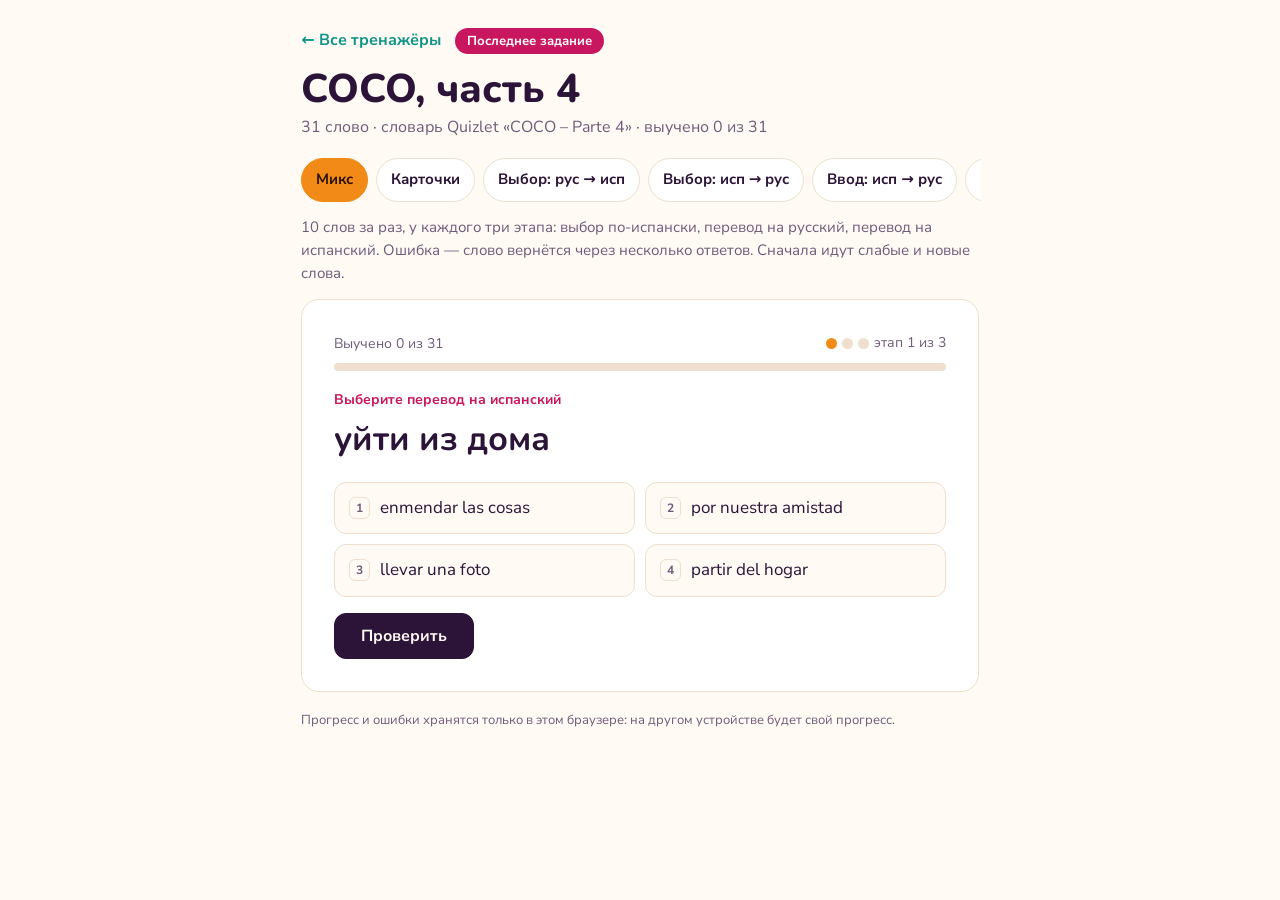
==== commit 9d665077: "Склонение: 31 слово, 113 слов Co-Authored-By: Claude Opus 5.5 <noreply@anthropic.com> Claude-Session" ====
--- a/trainer.html
+++ b/trainer.html
@@ -34,6 +34,7 @@
   return fetch("sets/"+encodeURIComponent(id)+".txt",{cache:"no-cache"}).then(r=>{if(!r.ok)throw 0;return r.text()}).then(t=>main(t,meta,id===ix.latest));
 }).catch(()=>fail("Не удалось загрузить слова. Обновите страницу."));
 function main(RAW,meta,isLatest){
+const plural=(n,a,b,c)=>{const m=n%10,h=n%100;return m===1&&h!==11?a:m>=2&&m<=4&&(h<12||h>14)?b:c};
 const SET={id:meta.id,lang:meta.lang||"es-ES",isLatest};
 document.title=meta.title+" · испанский";document.getElementById("ttl").textContent=meta.title;
 const sp=s=>(s||"").split(";").map(x=>x.trim()).filter(Boolean);
@@ -216,7 +217,7 @@
   const c={learned:0,weak:0,prog:0,new:0};W.forEach(w=>c[status(w)]++);
   const rows=order(W,true);
   S.innerHTML=`<div class="sum">${["learned","weak","prog","new"].map(k=>`<span class="tag t-${k}">${TAG[k]}: ${c[k]}</span>`).join("")}</div>
-  <div class="meta"><span>${W.length} слов и выражений. Выучено — 3 правильных ответа подряд.</span><button class="link" type="button" id="rst">Сбросить прогресс</button></div>
+  <div class="meta"><span>${W.length} ${plural(W.length,"слово","слова","слов")}. Выучено — 3 правильных ответа подряд.</span><button class="link" type="button" id="rst">Сбросить прогресс</button></div>
   <table><tbody>${rows.map(w=>{const s=stat(w),k=status(w);return `<tr><td>${esc(w.es)}</td><td>${esc(w.ru)}</td><td class="st"><span class="tag t-${k}">${TAG[k]}</span>${s.r+s.w?`<span class="cnt">${s.r} ✓ · ${s.w} ✗</span>`:""}</td></tr>`}).join("")}</tbody></table>`;
   let armed=false;const r=$("#rst");
   r.onclick=()=>{if(!armed){armed=true;r.textContent="Точно сбросить? Нажмите ещё раз";return}
@@ -245,7 +246,7 @@
   if(e.key==="Enter"&&cur.enter&&(!(e.target instanceof HTMLButtonElement)||e.target.classList.contains("opt"))){e.preventDefault();cur.enter()}
   else if(cur.key&&/^[1-4]$/.test(e.key)&&!(e.target instanceof HTMLInputElement))cur.key(+e.key)});
 window.addEventListener("hashchange",()=>run(location.hash.slice(1)));
-$("#sub").textContent=`${W.length} слов и выражений${meta.sub?" · "+meta.sub:""} · `;$("#sub").append(Object.assign(document.createElement("span"),{id:"prog"}));updProg();
+$("#sub").textContent=`${W.length} ${plural(W.length,"слово","слова","слов")}${meta.sub?" · "+meta.sub:""} · `;$("#sub").append(Object.assign(document.createElement("span"),{id:"prog"}));updProg();
 if(SET.isLatest)$("#badge").hidden=false;
 updChips();run(location.hash.slice(1));
 }
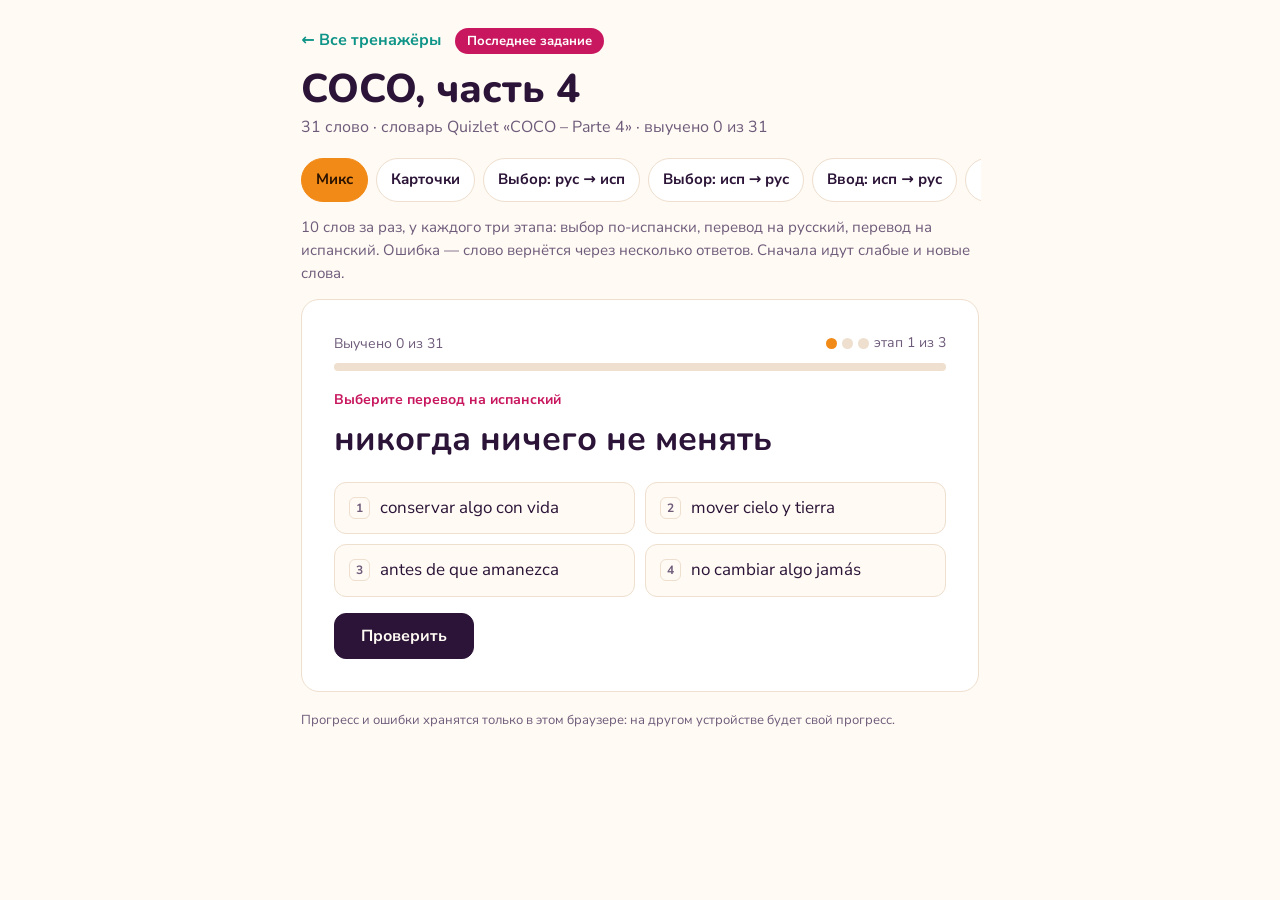
==== commit ad7833a7: "Тренажёр: единый счётчик «выучено», повтор тех же вариантов после ошибки Co-Authored-By: Claude Opus" ====
--- a/trainer.html
+++ b/trainer.html
@@ -44,6 +44,8 @@
 const shuffle=a=>{a=a.slice();for(let i=a.length-1;i>0;i--){const j=Math.floor(Math.random()*(i+1));[a[i],a[j]]=[a[j],a[i]]}return a};
 const MK="espanol-mis-"+SET.id;let MIS=new Set();try{MIS=new Set(JSON.parse(localStorage.getItem(MK)||"[]"))}catch(e){}
 const saveMis=()=>{try{localStorage.setItem(MK,JSON.stringify([...MIS]))}catch(e){}updChips()};
+const RK="espanol-mc-"+SET.id;let RETRY={};try{RETRY=JSON.parse(localStorage.getItem(RK)||"{}")||{}}catch(e){}
+const saveRetry=()=>{try{localStorage.setItem(RK,JSON.stringify(RETRY))}catch(e){}};
 const addMis=w=>{MIS.add(w.id);saveMis()},delMis=w=>{MIS.delete(w.id);saveMis()};
 const allEs=w=>[w.es,...w.ea].join(" / ");
 const ART=/^(el|la|los|las)\s+/;
@@ -90,7 +92,10 @@
 const LBL={"mc-ru-es":"Выберите перевод на испанский","mc-es-ru":"Выберите перевод на русский","type-es-ru":"Напишите перевод по-русски","type-ru-es":"Напишите перевод по-испански"};
 function ask(w,kind,done,hd){
   const toEs=kind.endsWith("-es"),mc=kind.startsWith("mc");let opts=[],fin=false;
-  if(mc)opts=shuffle([{t:toEs?w.es:w.ru,ok:true},...distractors(w,toEs)]);
+  const rk=w.es+"|"+kind;
+  if(mc){const prev=(RETRY[rk]||[]).filter(o=>o&&o.t&&o.t!==(toEs?w.es:w.ru)),d=prev.slice(0,3);
+    if(d.length<3)for(const o of distractors(w,toEs)){if(d.length>=3)break;if(!d.some(x=>x.t===o.t))d.push(o)}
+    opts=shuffle([{t:toEs?w.es:w.ru,ok:true},...d.map(o=>({t:o.t,ok:false,gl:o.gl}))])}
   const act=b=>`<div class="act"><div class="btns" id="btns">${b}</div><div class="fb" id="fb" aria-live="polite"></div></div>`;
   S.innerHTML=hd+`<div class="lbl">${LBL[kind]}</div><div class="prompt"><span>${esc(toEs?w.ru:w.es)}</span></div>`+
    (mc?`<div class="opts">${opts.map((o,i)=>`<button class="opt" type="button" data-i="${i}" aria-pressed="false"><kbd>${i+1}</kbd><span>${esc(o.t)}</span></button>`).join("")}</div>`+act(`<button class="btn main" type="button" id="ck">Проверить</button>`)
@@ -110,6 +115,7 @@
     const confirm=()=>{if(fin)return;if(pick<0)return hint("Сначала выберите вариант");
       const b=bs[pick],o=opts[pick],ok=o.ok;
       bs.forEach((x,i)=>{x.disabled=true;x.classList.remove("sel");if(opts[i].ok)x.classList.add("ok")});if(!ok)b.classList.add("bad");
+      if(ok)delete RETRY[rk];else RETRY[rk]=[o,...opts.filter(x=>!x.ok&&x!==o)].map(x=>({t:x.t,gl:x.gl||""}));saveRetry();
       finish(ok,ok?"Верно!":`Правильно: <b>${esc(toEs?w.es:w.ru)}</b>${o.gl?`<span class="note">Вы выбрали ${esc(o.gl)}</span>`:""}`,false)};
     bs.forEach((b,i)=>b.onclick=()=>choose(i));$("#ck").onclick=confirm;
     cur={key:k=>{if(bs[k-1])choose(k-1)},enter:confirm};
@@ -152,9 +158,10 @@
   const take=()=>shuffle(pool.splice(0,10)).map(w=>({w,st:0,f:0,wrong:false}));
   if(sv){N=sv.N;learned=sv.learned;pool=byId(sv.pool);q=sv.q.filter(o=>W[o.id]).map(o=>({w:W[o.id],st:o.st,f:o.f,wrong:o.wrong}))}
   else{pool=order(list,isMis);N=pool.length;learned=0;q=take()}
+  const nL=()=>isMis?learned:W.filter(w=>status(w)==="learned").length,nN=isMis?N:W.length,lab=isMis?"Исправлено":"Выучено";
   const step=()=>{
-    if(!q.length){if(pool.length)q=take();else{clearRun(mode);return finishScreen(`Все ${N} слов пройдены!`,()=>start(mode,null),"Каждое слово прошло три этапа.")}}
-    saveRun(mode,{N,learned,pool:ids(pool),q:q.map(x=>({id:x.w.id,st:x.st,f:x.f,wrong:x.wrong})),info:`${isMis?"Ошибки":"Микс"}: выучено ${learned} из ${N}`});
+    if(!q.length){if(pool.length)q=take();else{clearRun(mode);return finishScreen(`Все ${N} ${plural(N,"слово","слова","слов")} пройдены!`,()=>start(mode,null),"Каждое слово прошло три этапа.")}}
+    saveRun(mode,{N,learned,pool:ids(pool),q:q.map(x=>({id:x.w.id,st:x.st,f:x.f,wrong:x.wrong})),info:`${isMis?"Ошибки":"Микс"}: ${lab.toLowerCase()} ${nL()} из ${nN}`});
     const it=q.shift();
     const dots=`<span class="dots" title="Этап ${it.st+1} из 3">${[0,1,2].map(k=>`<b class="${k<it.st?"on":k===it.st?"now":""}"></b>`).join("")} этап ${it.st+1} из 3</span>`;
     ask(it.w,K[it.st],ok=>{
@@ -162,7 +169,7 @@
       else{it.f++;it.wrong=true;addMis(it.w);q.splice(Math.min([5,3,2,1][Math.min(it.f-1,3)],q.length),0,it)}
       if(pool.length&&q.length&&q.every(x=>x.wrong)){const m=take();q.forEach((x,k)=>m.splice(Math.min(k,m.length),0,x));q=m}
       step();
-    },head(learned/N*100,`Выучено ${learned} из ${N}`,dots));
+    },head(nL()/nN*100,`${lab} ${nL()} из ${nN}`,dots));
   };step();
 }
 function linear(kind,sv){
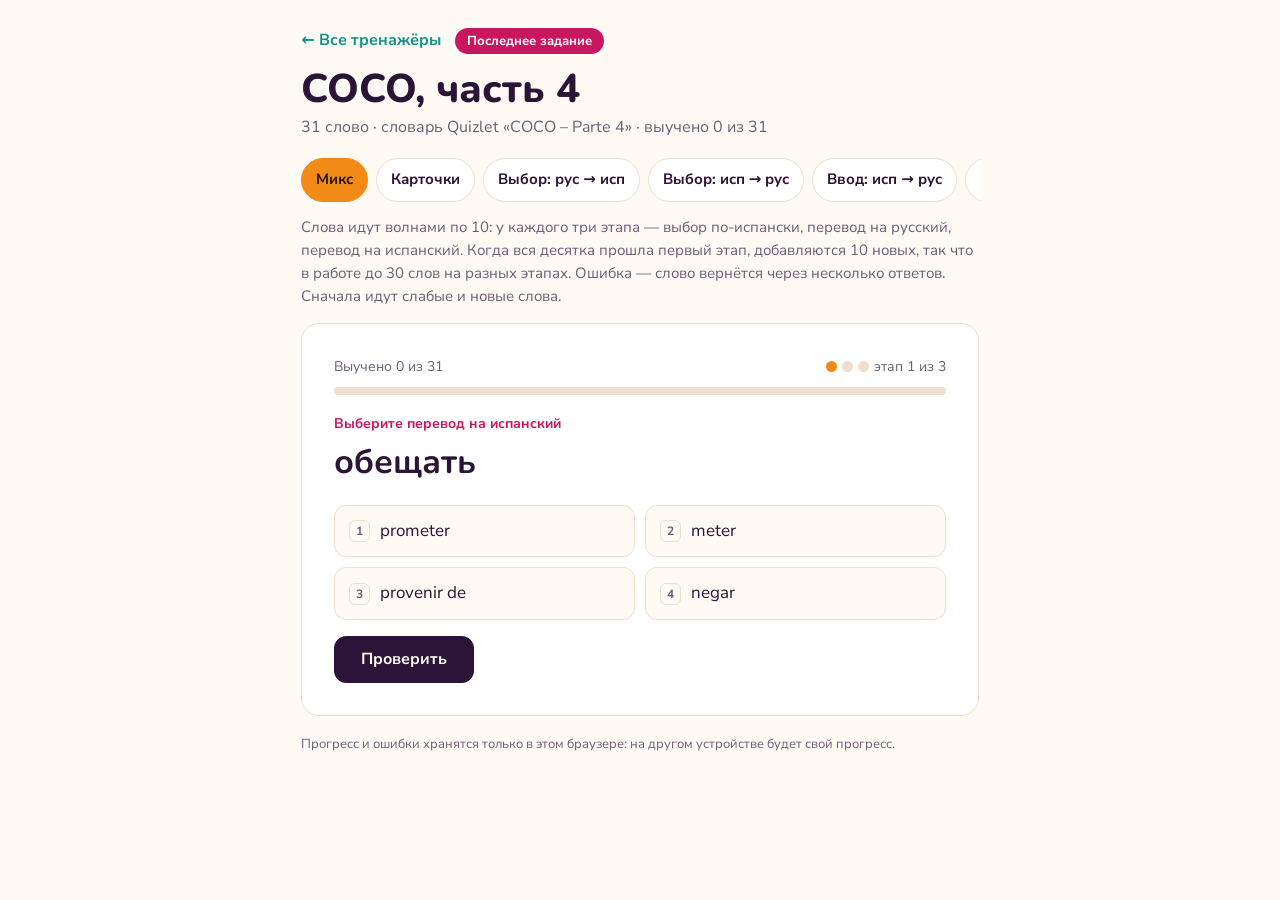
==== commit a3810191: "Микс: новые 10 слов приходят, когда десятка прошла первый этап (до 30 в работе) Co-Authored-By: Clau" ====
--- a/trainer.html
+++ b/trainer.html
@@ -167,7 +167,7 @@
     ask(it.w,K[it.st],ok=>{
       if(ok){it.wrong=false;it.st++;if(it.st>=3){learned++;if(isMis)delMis(it.w)}else q.push(it)}
       else{it.f++;it.wrong=true;addMis(it.w);q.splice(Math.min([5,3,2,1][Math.min(it.f-1,3)],q.length),0,it)}
-      if(pool.length&&q.length&&q.every(x=>x.wrong)){const m=take();q.forEach((x,k)=>m.splice(Math.min(k,m.length),0,x));q=m}
+      if(pool.length&&q.length<=20&&!q.some(x=>x.st===0)){const m=take(),r=[],n=Math.max(q.length,m.length);for(let k=0;k<n;k++){if(m[k])r.push(m[k]);if(q[k])r.push(q[k])}q=r}
       step();
     },head(nL()/nN*100,`${lab} ${nL()} из ${nN}`,dots));
   };step();
@@ -231,7 +231,7 @@
     STATS={};store.del(SK);MODES.forEach(m=>clearRun(m[0]));MIS.clear();saveMis();updProg();listAll()};
   cur=null;
 }
-const MODES=[["mix","Микс","10 слов за раз, у каждого три этапа: выбор по-испански, перевод на русский, перевод на испанский. Ошибка — слово вернётся через несколько ответов. Сначала идут слабые и новые слова."],["cards","Карточки","Посмотрите слово, переверните карточку и честно отметьте, знаете ли вы его."],["mc-ru-es","Выбор: рус → исп","Видите русское слово, выбираете испанское из четырёх похожих вариантов и нажимаете «Проверить». С клавиатуры: 1–4 и Enter."],["mc-es-ru","Выбор: исп → рус","Видите испанское слово, выбираете русский перевод и нажимаете «Проверить»."],["type-es-ru","Ввод: исп → рус","Видите испанское слово, пишете перевод по-русски. Опечатки прощаются, есть кнопка «Я был прав»."],["type-ru-es","Ввод: рус → исп","Видите русское слово, пишете по-испански. Артикль можно не писать, но ударения обязательны."],["pairs","Пары","Соедините пять похожих испанских слов с их переводами."],["mis","Ошибки","Слова, в которых вы ошиблись, в микс-режиме."],["list","Все слова","Весь словарь набора и ваш прогресс по каждому слову."]];
+const MODES=[["mix","Микс","Слова идут волнами по 10: у каждого три этапа — выбор по-испански, перевод на русский, перевод на испанский. Когда вся десятка прошла первый этап, добавляются 10 новых, так что в работе до 30 слов на разных этапах. Ошибка — слово вернётся через несколько ответов. Сначала идут слабые и новые слова."],["cards","Карточки","Посмотрите слово, переверните карточку и честно отметьте, знаете ли вы его."],["mc-ru-es","Выбор: рус → исп","Видите русское слово, выбираете испанское из четырёх похожих вариантов и нажимаете «Проверить». С клавиатуры: 1–4 и Enter."],["mc-es-ru","Выбор: исп → рус","Видите испанское слово, выбираете русский перевод и нажимаете «Проверить»."],["type-es-ru","Ввод: исп → рус","Видите испанское слово, пишете перевод по-русски. Опечатки прощаются, есть кнопка «Я был прав»."],["type-ru-es","Ввод: рус → исп","Видите русское слово, пишете по-испански. Артикль можно не писать, но ударения обязательны."],["pairs","Пары","Соедините пять похожих испанских слов с их переводами."],["mis","Ошибки","Слова, в которых вы ошиблись, в микс-режиме."],["list","Все слова","Весь словарь набора и ваш прогресс по каждому слову."]];
 function updChips(){const c=document.querySelector('[data-m="mis"]');if(c)c.textContent="Ошибки"+(MIS.size?` (${MIS.size})`:"")}
 function start(m,sv){
   cur=null;
